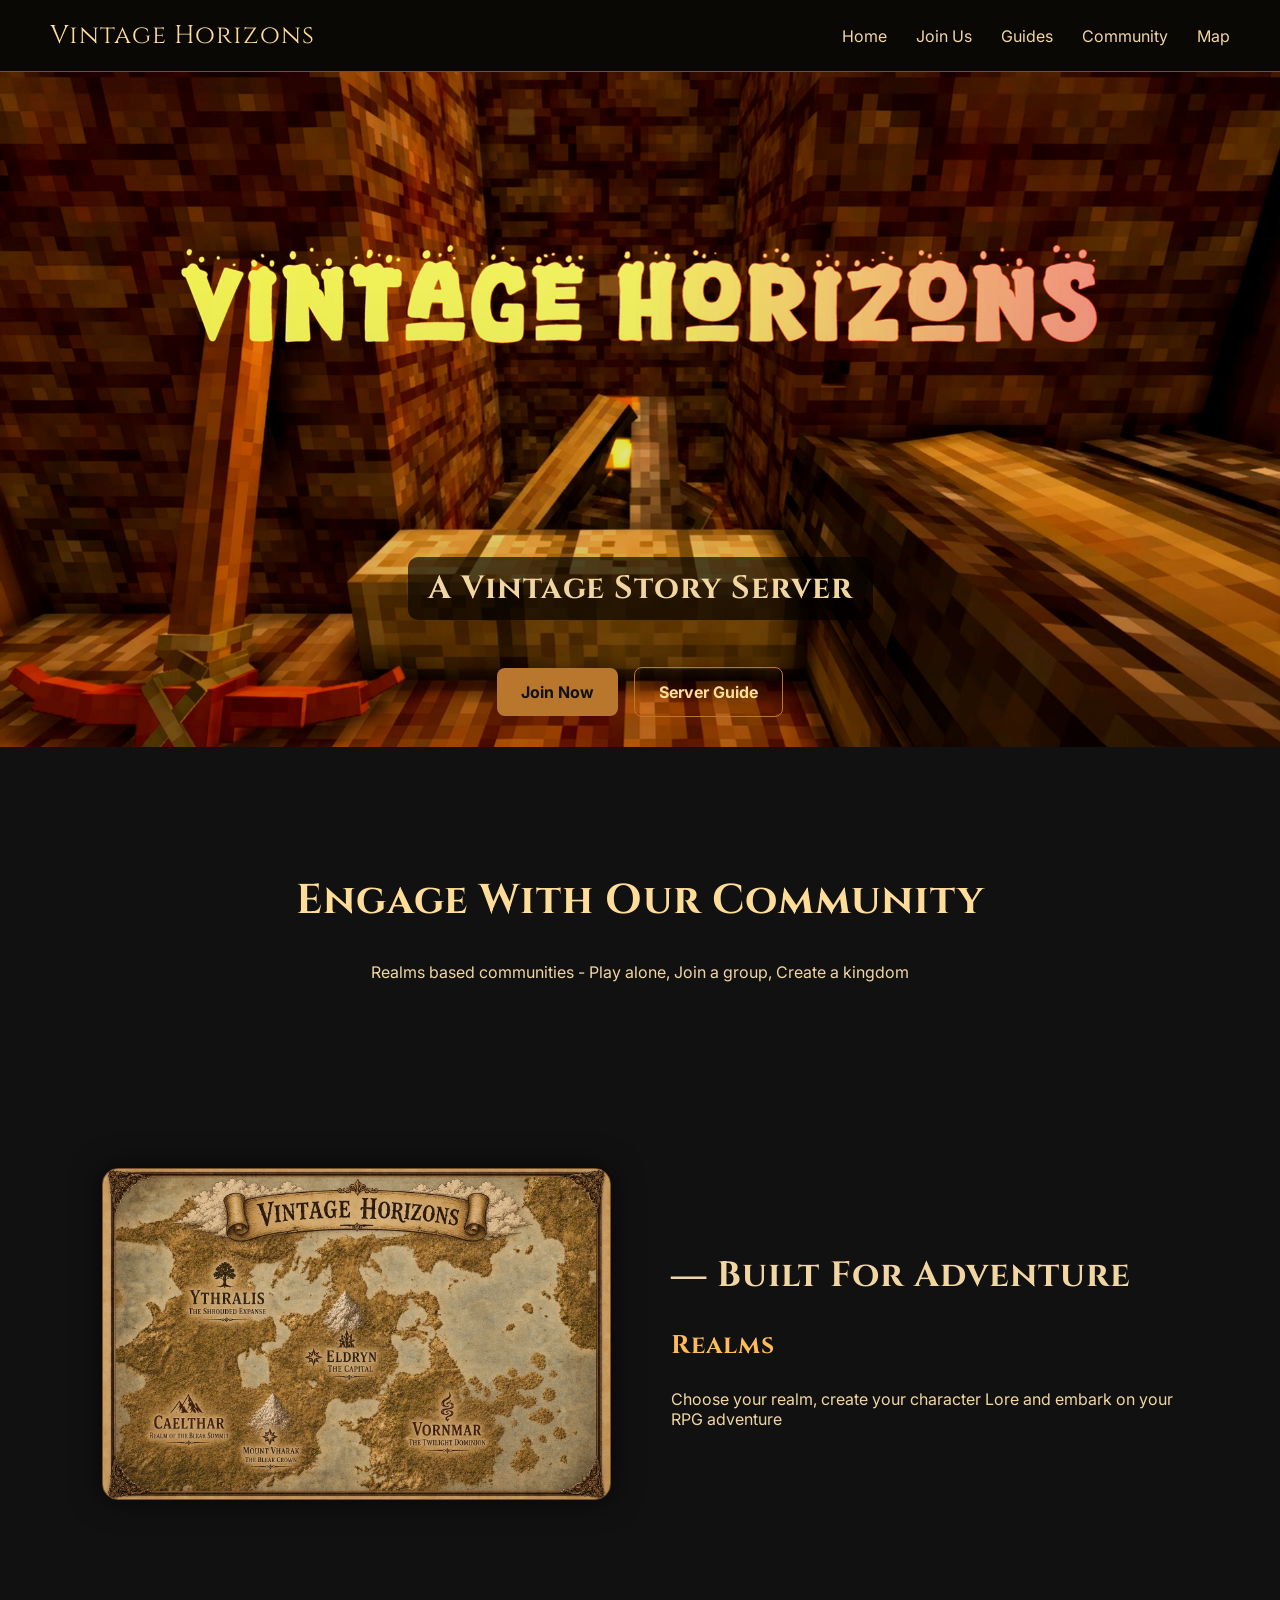
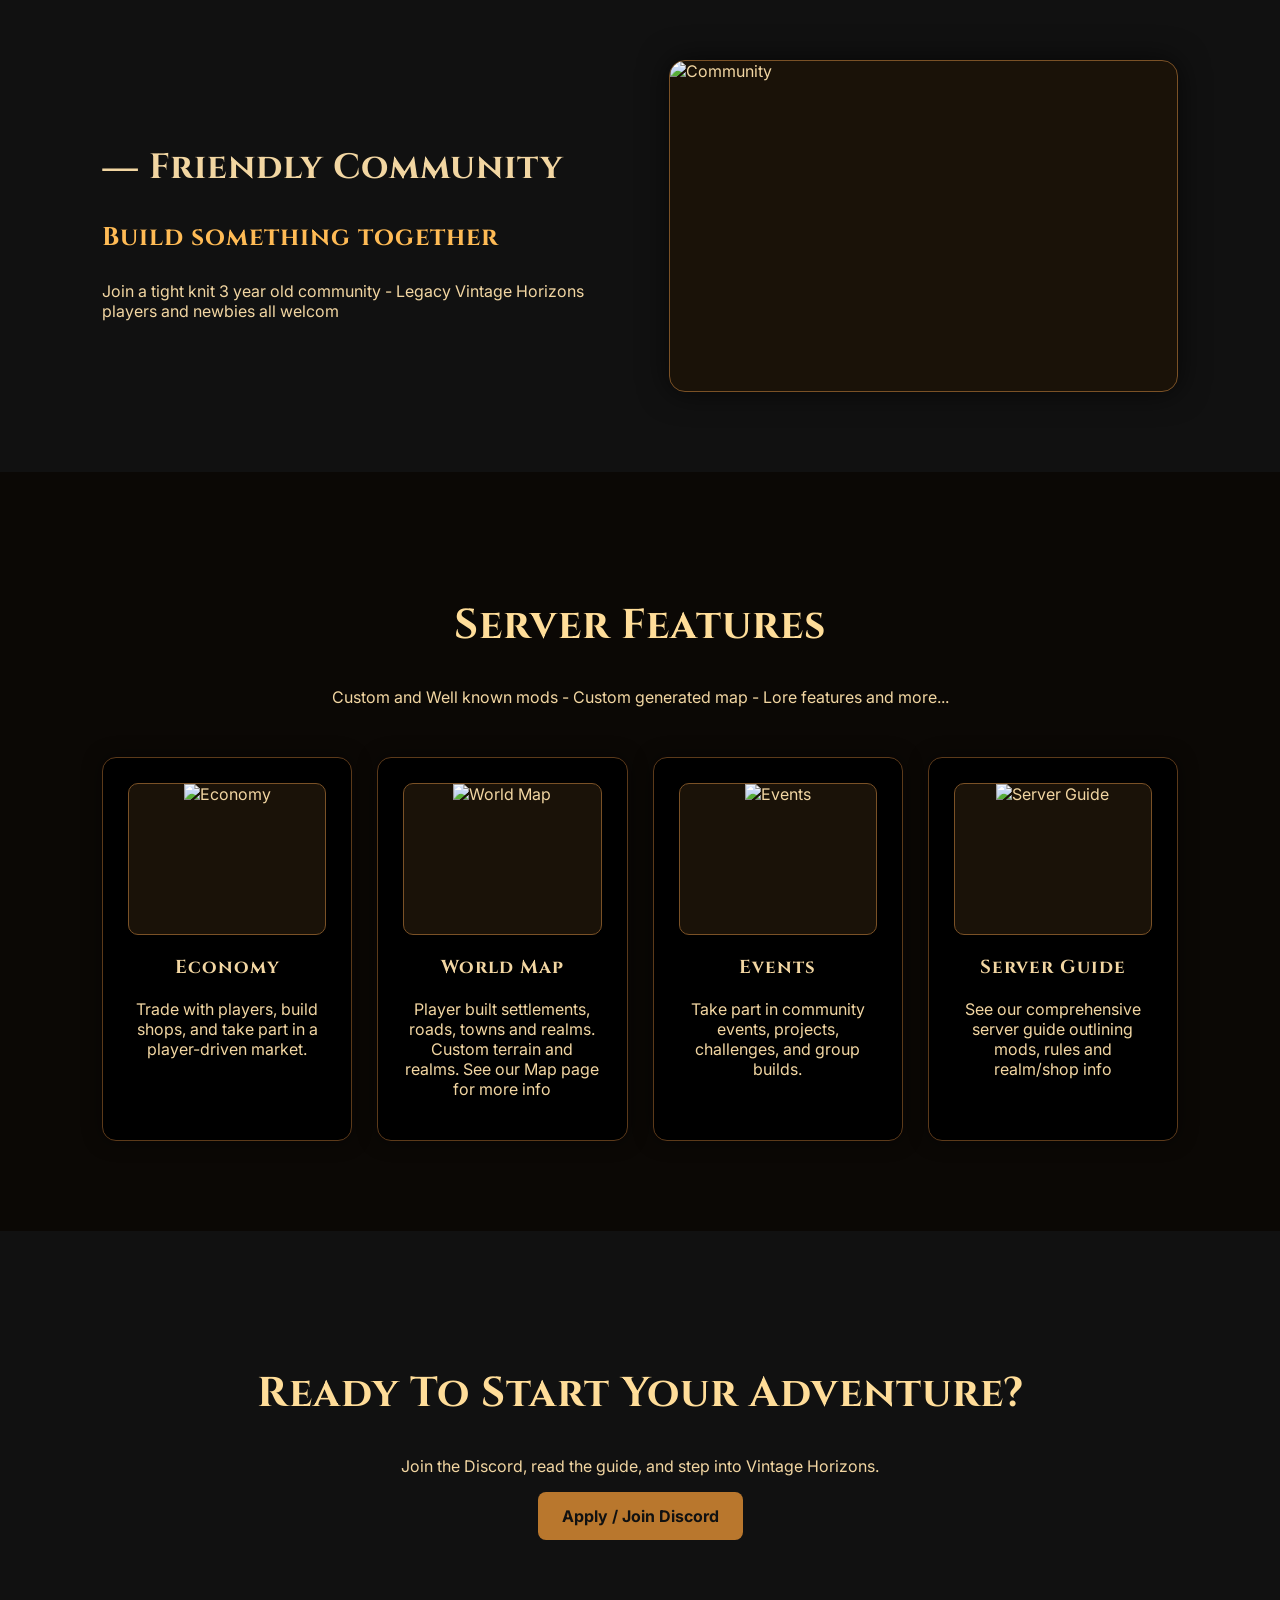
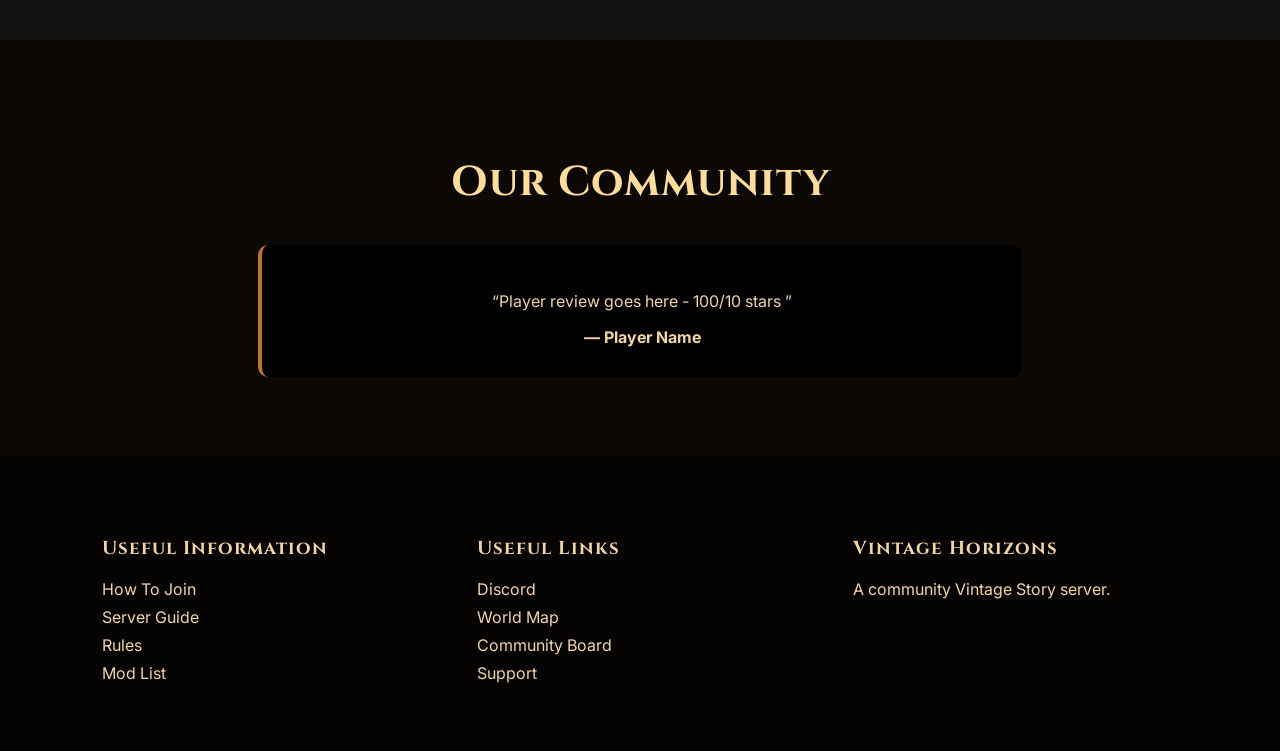
==== index.html @ d2a2e622 "Update index.html" ====
<!DOCTYPE html>
<html lang="en">
<head>
  <meta charset="UTF-8">
  <meta name="viewport" content="width=device-width, initial-scale=1.0">
  <title>Vintage Horizons</title>
  <link href="https://fonts.googleapis.com/css2?family=Cinzel:wght@500;700&family=Inter:wght@400;500&display=swap" rel="stylesheet">
  <link rel="stylesheet" href="styles.css">
</head>

<body>

  <nav class="navbar">
    <div class="logo">Vintage Horizons</div>

    <div class="nav-links">
      <a href="#about">Home</a>
      <a href="#join">Join Us</a>
      <a href="#guide">Guides</a>
      <a href="#community">Community</a>
      <a href="map.html">Map</a>
    </div>
  </nav>

  <header class="hero">
    <img src="header.jpg" alt="Vintage Horizons Banner">

    <div class="hero-text">
      <h3>A Vintage Story Server</h3>

      <div class="hero-buttons">
        <a href="#join" class="button primary">Join Now</a>
        <a href="#guide" class="button secondary">Server Guide</a>
      </div>
    </div>
  </header>

  <section id="about" class="intro">
    <h2>Engage With Our Community</h2>
    <p>
      Realms based communities - Play alone, Join a group, Create a kingdom
    </p>
  </section>

  <section class="split-section">
    <div class="image-container">
      <img src="map.png" alt="Realms">
    </div>

    <div class="split-text">
      <h2>― Built For Adventure</h2>
      <h3>Realms</h3>
      <p>Choose your realm, create your character Lore and embark on your RPG adventure</p>
    </div>
  </section>

  <section class="split-section reverse">
    <div class="image-container">
      <img src="community.png" alt="Community">
    </div>

    <div class="split-text">
      <h2>― Friendly Community</h2>
      <h3>Build something together</h3>
      <p>Join a tight knit 3 year old community - Legacy Vintage Horizons players and newbies all welcom</p>
    </div>
  </section>

  <section id="guide" class="features">
    <h2>Server Features</h2>
    <p class="section-subtitle">Custom and Well known mods - Custom generated map - Lore features and more... </p>

    <div class="feature-grid">

      <div class="feature-card">
        <div class="small-image">
          <img src="economy.jpg" alt="Economy">
        </div>
        <h3>Economy</h3>
        <p>Trade with players, build shops, and take part in a player-driven market.</p>
      </div>

      <div class="feature-card">
        <div class="small-image">
          <img src="world-map.jpg" alt="World Map">
        </div>
        <h3>World Map</h3>
        <p>Player built settlements, roads, towns and realms. Custom terrain and realms. See our Map page for more info</p>
      </div>

      <div class="feature-card">
        <div class="small-image">
          <img src="events.jpg" alt="Events">
        </div>
        <h3>Events</h3>
        <p>Take part in community events, projects, challenges, and group builds.</p>
      </div>

      <div class="feature-card">
        <div class="small-image">
          <img src="server-guide.jpg" alt="Server Guide">
        </div>
        <h3>Server Guide</h3>
        <p>See our comprehensive server guide outlining mods, rules and realm/shop info</p>
      </div>

    </div>
  </section>

  <section id="join" class="cta">
    <h2>Ready To Start Your Adventure?</h2>
    <p>Join the Discord, read the guide, and step into Vintage Horizons.</p>
    <a href="#" class="button primary">Apply / Join Discord</a>
  </section>

  <section id="community" class="community">
    <h2>Our Community</h2>
    <div class="review-box">
      <p>“Player review goes here - 100/10 stars ”</p>
      <strong>— Player Name</strong>
    </div>
  </section>

  <footer class="footer">
    <div>
      <h3>Useful Information</h3>
      <a href="#join">How To Join</a>
      <a href="#guide">Server Guide</a>
      <a href="#">Rules</a>
      <a href="#">Mod List</a>
    </div>

    <div>
      <h3>Useful Links</h3>
      <a href="#">Discord</a>
      <a href="map.html">World Map</a>
      <a href="#">Community Board</a>
      <a href="#">Support</a>
    </div>

    <div>
      <h3>Vintage Horizons</h3>
      <p>A community Vintage Story server.</p>
    </div>
  </footer>

</body>
</html>
---- styles.css ----
body {
  margin: 0;
  font-family: 'Inter', Arial, sans-serif;
  background-color: #111;
  color: #f2d6a2;
}

/* NAVBAR */
.navbar {
  position: sticky;
  top: 0;
  z-index: 10;
  background-color: rgba(11, 8, 5, 0.9);
  border-bottom: 1px solid #7a5126;
  display: flex;
  justify-content: space-between;
  align-items: center;
  padding: 18px 50px;
}

.logo {
  font-family: 'Cinzel', serif;
  color: #ffdd99;
  font-size: 1.6rem;
  letter-spacing: 1px;
}

.nav-links a {
  color: #f2d6a2;
  text-decoration: none;
  margin-left: 25px;
}

.nav-links a:hover {
  color: #ffbb55;
}

/* HERO */
.hero {
  position: relative;
  width: 100%;
  height: 75vh;
  overflow: hidden;
}

.hero img {
  width: 100%;
  height: 100%;
  object-fit: cover;
  filter: brightness(1.3) contrast(1.15) saturate(1.25);
}

.hero::after {
  content: "";
  position: absolute;
  inset: 0;
  background: linear-gradient(to bottom, rgba(0,0,0,0), rgba(0,0,0,0.2));
}

.hero-text {
  position: absolute;
  bottom: 30px;
  left: 50%;
  transform: translateX(-50%);
  width: 100%;
  text-align: center;
  z-index: 5;
}

.hero-text h3 {
  font-family: 'Cinzel', serif;
  font-size: 2rem;
  letter-spacing: 1px;
  background: rgba(0,0,0,0.65);
  display: inline-block;
  padding: 10px 20px;
  border-radius: 10px;
}

.hero-buttons {
  margin-top: 15px;
}

/* BUTTONS */
.button {
  display: inline-block;
  padding: 14px 24px;
  margin: 0 6px;
  border-radius: 8px;
  text-decoration: none;
  font-weight: bold;
}

.primary {
  background-color: #b9772d;
  color: #111;
}

.primary:hover {
  background-color: #d9923a;
}

.secondary {
  border: 1px solid #b9772d;
  color: #ffdd99;
}

.secondary:hover {
  background-color: #1a1208;
}

/* HEADINGS */
h1, h2, h3 {
  font-family: 'Cinzel', serif;
  letter-spacing: 1px;
}

/* INTRO */
.intro {
  text-align: center;
  padding: 90px 20px;
  max-width: 900px;
  margin: auto;
}

.intro h2,
.features h2,
.cta h2,
.community h2 {
  color: #ffdd99;
  font-size: 2.6rem;
}

/* SPLIT SECTIONS */
.split-section {
  display: flex;
  align-items: center;
  gap: 60px;
  padding: 80px 8%;
}

.split-section.reverse {
  flex-direction: row-reverse;
}

.image-container {
  flex: 1;
  height: 330px;
  border-radius: 16px;
  overflow: hidden;
  border: 1px solid #7a5126;
  box-shadow: 0 0 30px rgba(0,0,0,0.65);
  background-color: #1a1208;
}

.image-container img {
  width: 100%;
  height: 100%;
  object-fit: cover;
  transition: transform 0.45s ease, filter 0.45s ease;
}

.image-container:hover img {
  transform: scale(1.05);
  filter: brightness(1.1) saturate(1.1);
}

.split-text {
  flex: 1;
}

.split-text h2 {
  font-size: 2.2rem;
}

.split-text h3 {
  color: #ffbb55;
  font-size: 1.6rem;
}

/* FEATURES */
.features {
  padding: 90px 8%;
  text-align: center;
  background-color: #0b0805;
}

.feature-grid {
  display: grid;
  grid-template-columns: repeat(4, 1fr);
  gap: 25px;
  margin-top: 50px;
}

.feature-card {
  background-color: #000;
  border: 1px solid #5c3a1a;
  border-radius: 14px;
  padding: 25px;
  box-shadow: 0 0 20px rgba(0,0,0,0.45);
}

.small-image {
  height: 150px;
  border-radius: 10px;
  overflow: hidden;
  margin-bottom: 20px;
  border: 1px solid #7a5126;
  background-color: #1a1208;
}

.small-image img {
  width: 100%;
  height: 100%;
  object-fit: cover;
  transition: transform 0.35s ease, filter 0.35s ease;
}

.feature-card:hover .small-image img {
  transform: scale(1.06);
  filter: brightness(1.1) saturate(1.1);
}

/* CTA */
.cta {
  text-align: center;
  padding: 100px 20px;
}

/* COMMUNITY */
.community {
  padding: 80px 20px;
  text-align: center;
  background-color: #0b0805;
}

.review-box {
  max-width: 700px;
  margin: 30px auto 0;
  background-color: #000;
  border-left: 4px solid #b9772d;
  padding: 30px;
  border-radius: 10px;
}

/* FOOTER */
.footer {
  display: grid;
  grid-template-columns: repeat(3, 1fr);
  gap: 50px;
  padding: 60px 8%;
  background-color: #050403;
}

.footer a {
  display: block;
  color: #f2d6a2;
  text-decoration: none;
  margin: 8px 0;
}

.footer a:hover {
  color: #ffbb55;
}

/* MAP PAGE */
.map-page {
  padding: 70px 5%;
  text-align: center;
  background-color: #111;
  min-height: 100vh;
}

.map-page h1 {
  font-family: 'Cinzel', serif;
  color: #ffdd99;
  font-size: 3rem;
  margin-bottom: 10px;
}

.map-intro {
  color: #f2d6a2;
  margin-bottom: 35px;
}

.map-container {
  position: relative;
  max-width: 1200px;
  margin: 0 auto;
  border: 2px solid #7a5126;
  border-radius: 16px;
  overflow: hidden;
  box-shadow: 0 0 35px rgba(0, 0, 0, 0.8);
}

.map-container img {
  width: 100%;
  display: block;
}

.map-point {
  position: absolute;
  width: 16%;
  height: 12%;
  cursor: pointer;
}

.ythralis {
  top: 34%;
  left: 14%;
}

.caelthar {
  top: 74%;
  left: 7%;
}

.mount-vharak {
  top: 83%;
  left: 27%;
}

.eldryn {
  top: 55%;
  left: 41%;
}

.vornmar {
  top: 76%;
  left: 60%;
}

.tooltip {
  display: none;
  position: absolute;
  bottom: 110%;
  left: 50%;
  transform: translateX(-50%);
  width: 260px;
  background: rgba(0, 0, 0, 0.88);
  border: 1px solid #b9772d;
  border-radius: 12px;
  padding: 18px;
  color: #f2d6a2;
  text-align: left;
  z-index: 5;
  box-shadow: 0 0 20px rgba(0,0,0,0.9);
}

.tooltip h3 {
  font-family: 'Cinzel', serif;
  color: #ffdd99;
  margin: 0 0 8px;
}

.tooltip p {
  margin: 0;
  line-height: 1.5;
}

.map-point:hover .tooltip {
  display: block;
}

.map-point:hover {
  outline: 1px solid rgba(255, 221, 153, 0.25);
  border-radius: 12px;
}

/* MOBILE */
@media (max-width: 900px) {
  .navbar {
    flex-direction: column;
    gap: 15px;
    padding: 18px 20px;
  }

  .nav-links a {
    margin: 0 8px;
  }

  .split-section,
  .split-section.reverse {
    flex-direction: column;
  }

  .image-container {
    width: 100%;
  }

  .feature-grid {
    grid-template-columns: 1fr;
  }

  .footer {
    grid-template-columns: 1fr;
  }

  .map-page h1 {
    font-size: 2.2rem;
  }

  .tooltip {
    width: 220px;
    font-size: 0.9rem;
  }
}
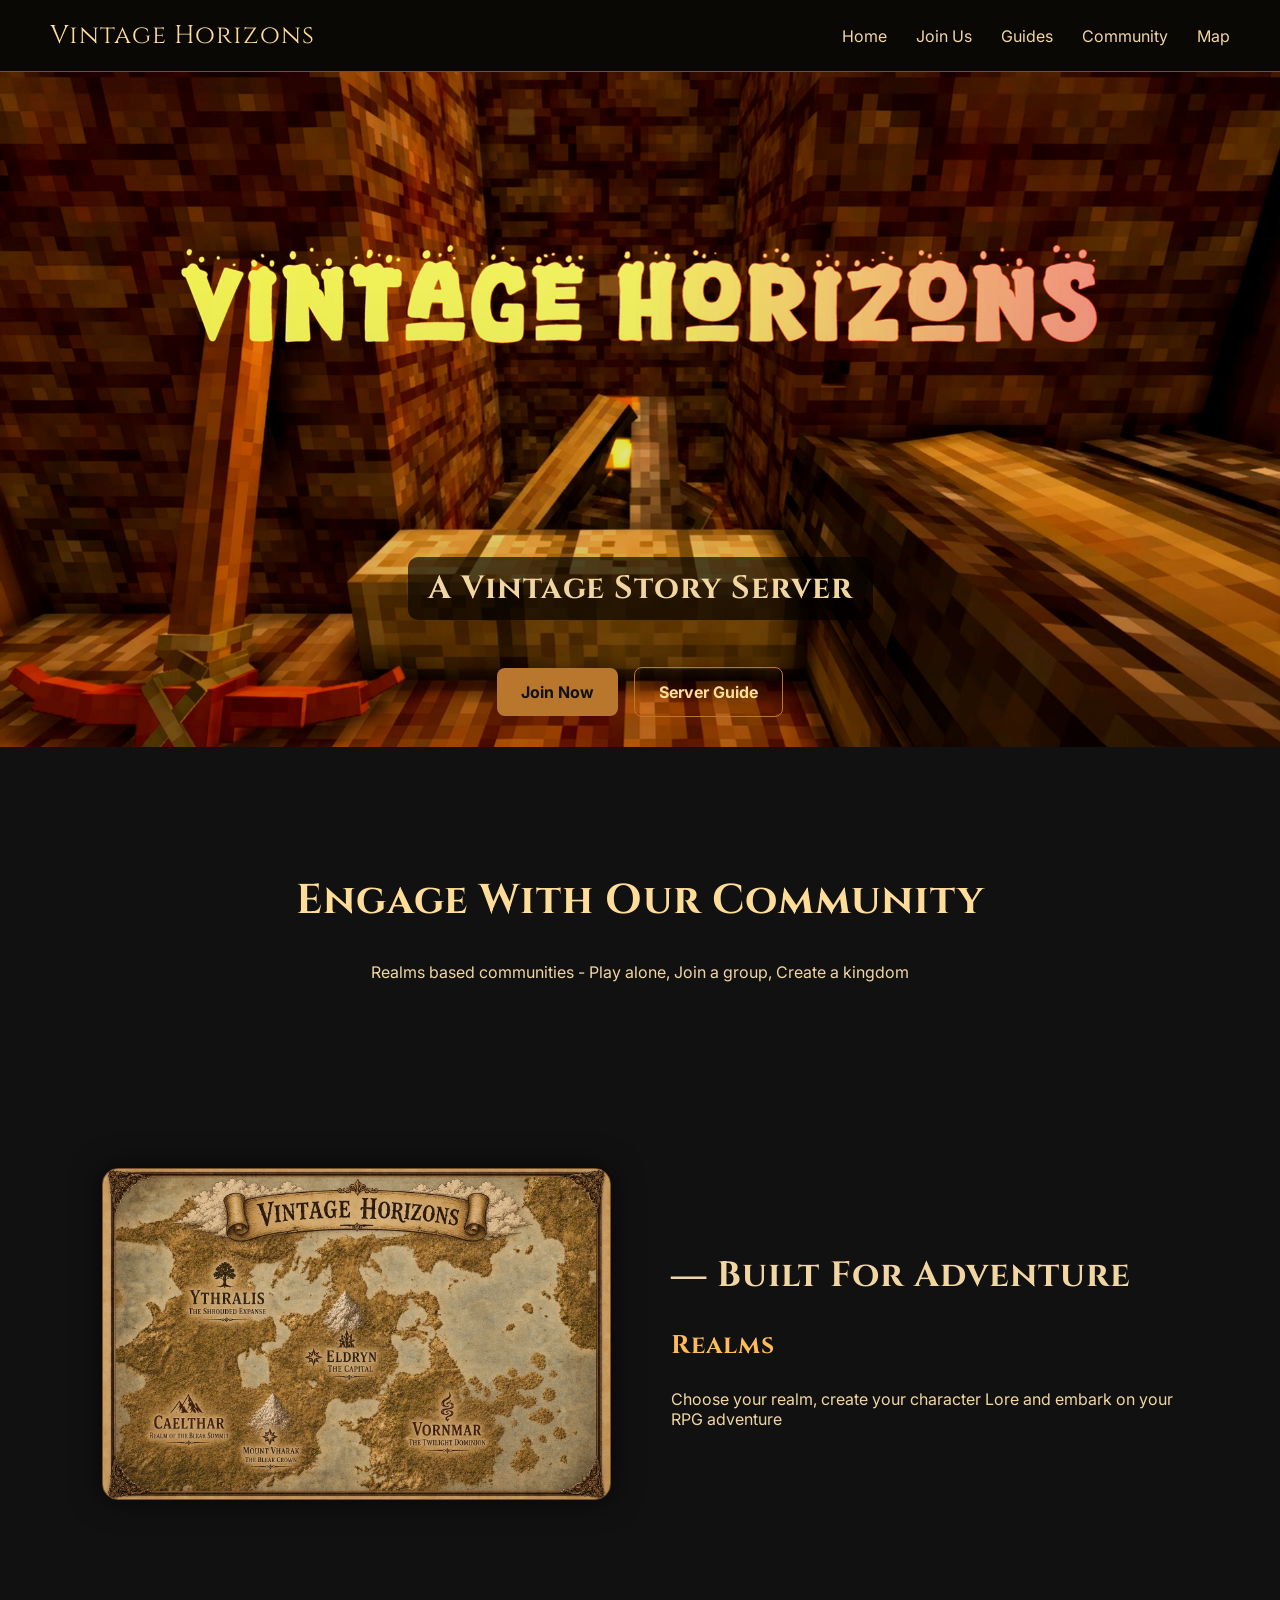
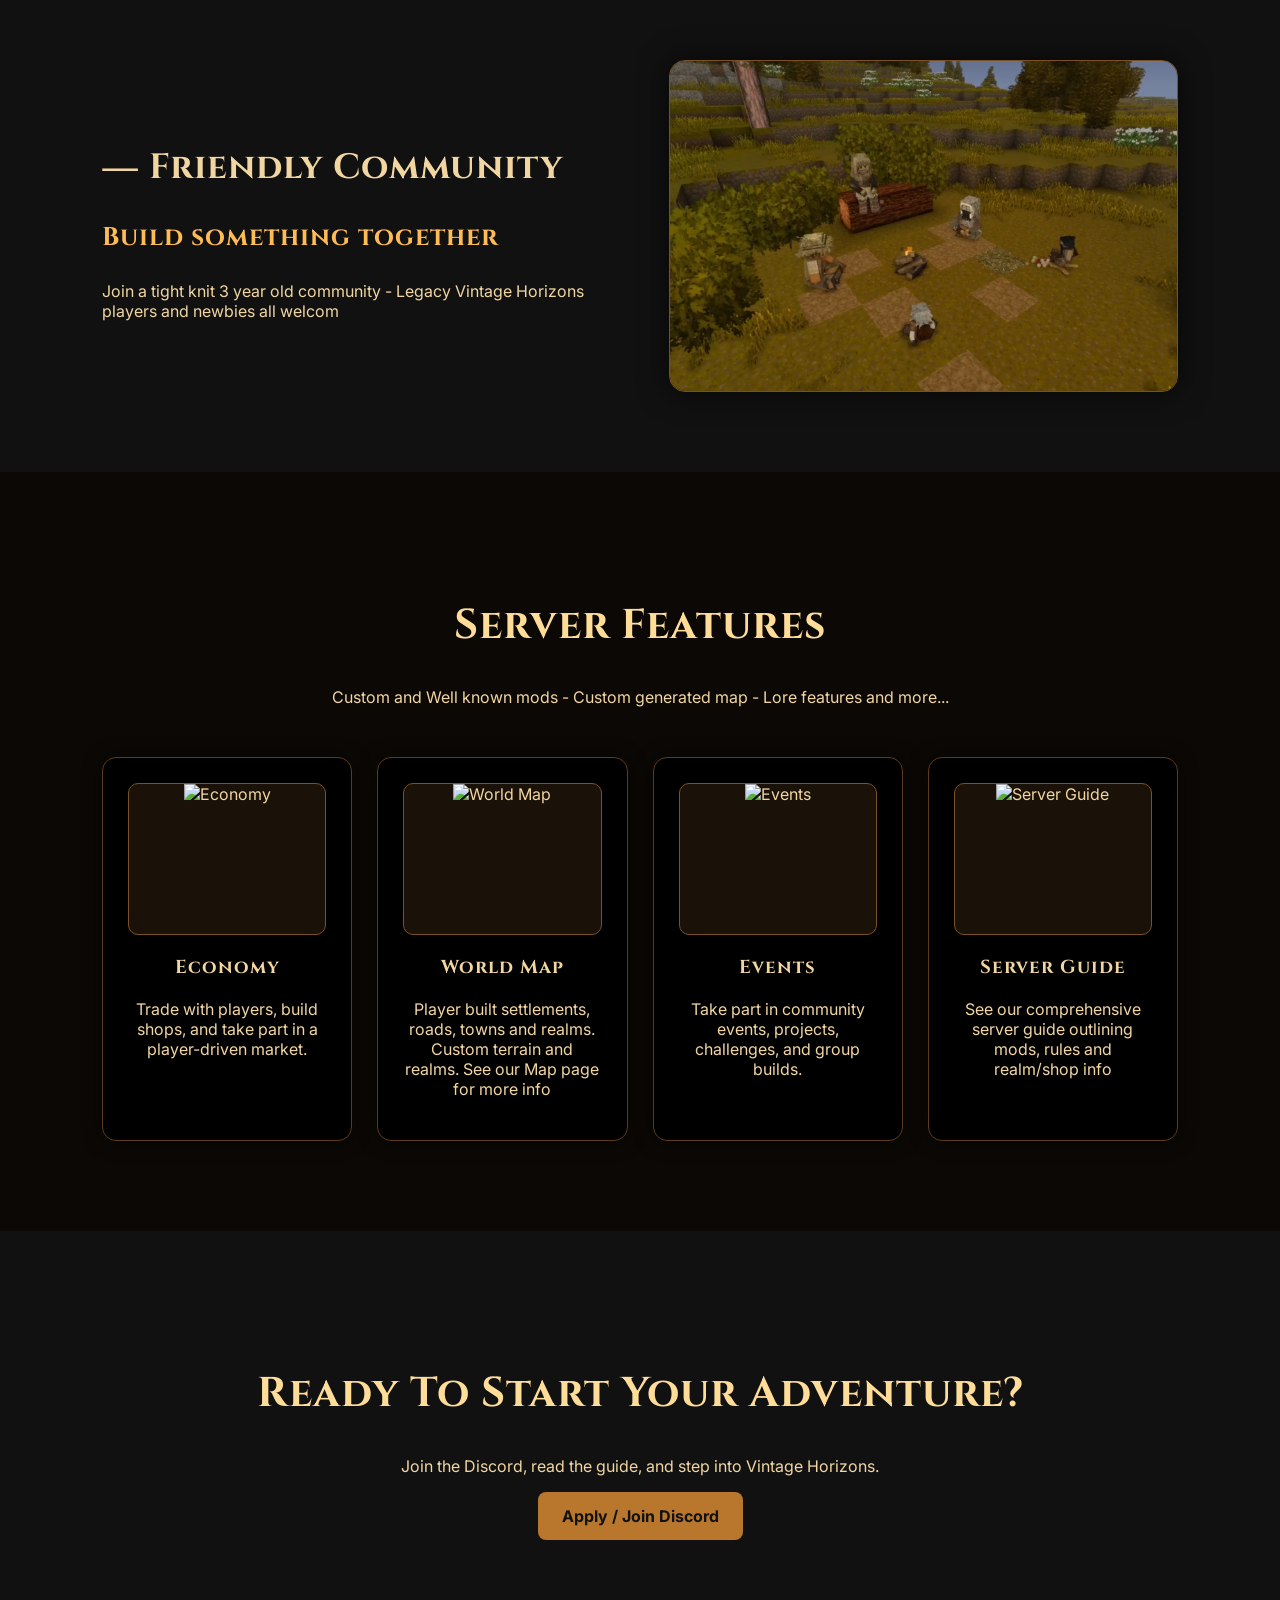
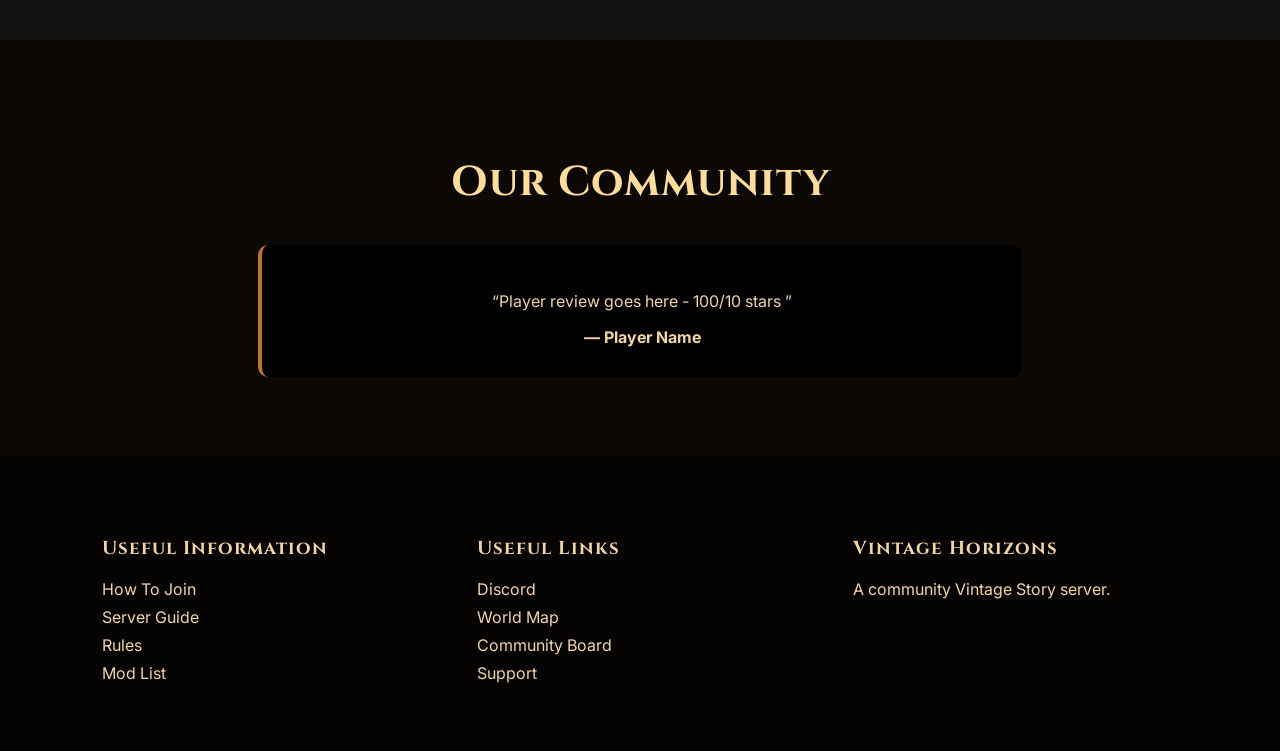
==== commit 2560153d: "Update index.html" ====
--- a/index.html
+++ b/index.html
@@ -74,7 +74,7 @@
 
       <div class="feature-card">
         <div class="small-image">
-          <img src="economy.jpg" alt="Economy">
+          <img src="economy.png" alt="Economy">
         </div>
         <h3>Economy</h3>
         <p>Trade with players, build shops, and take part in a player-driven market.</p>
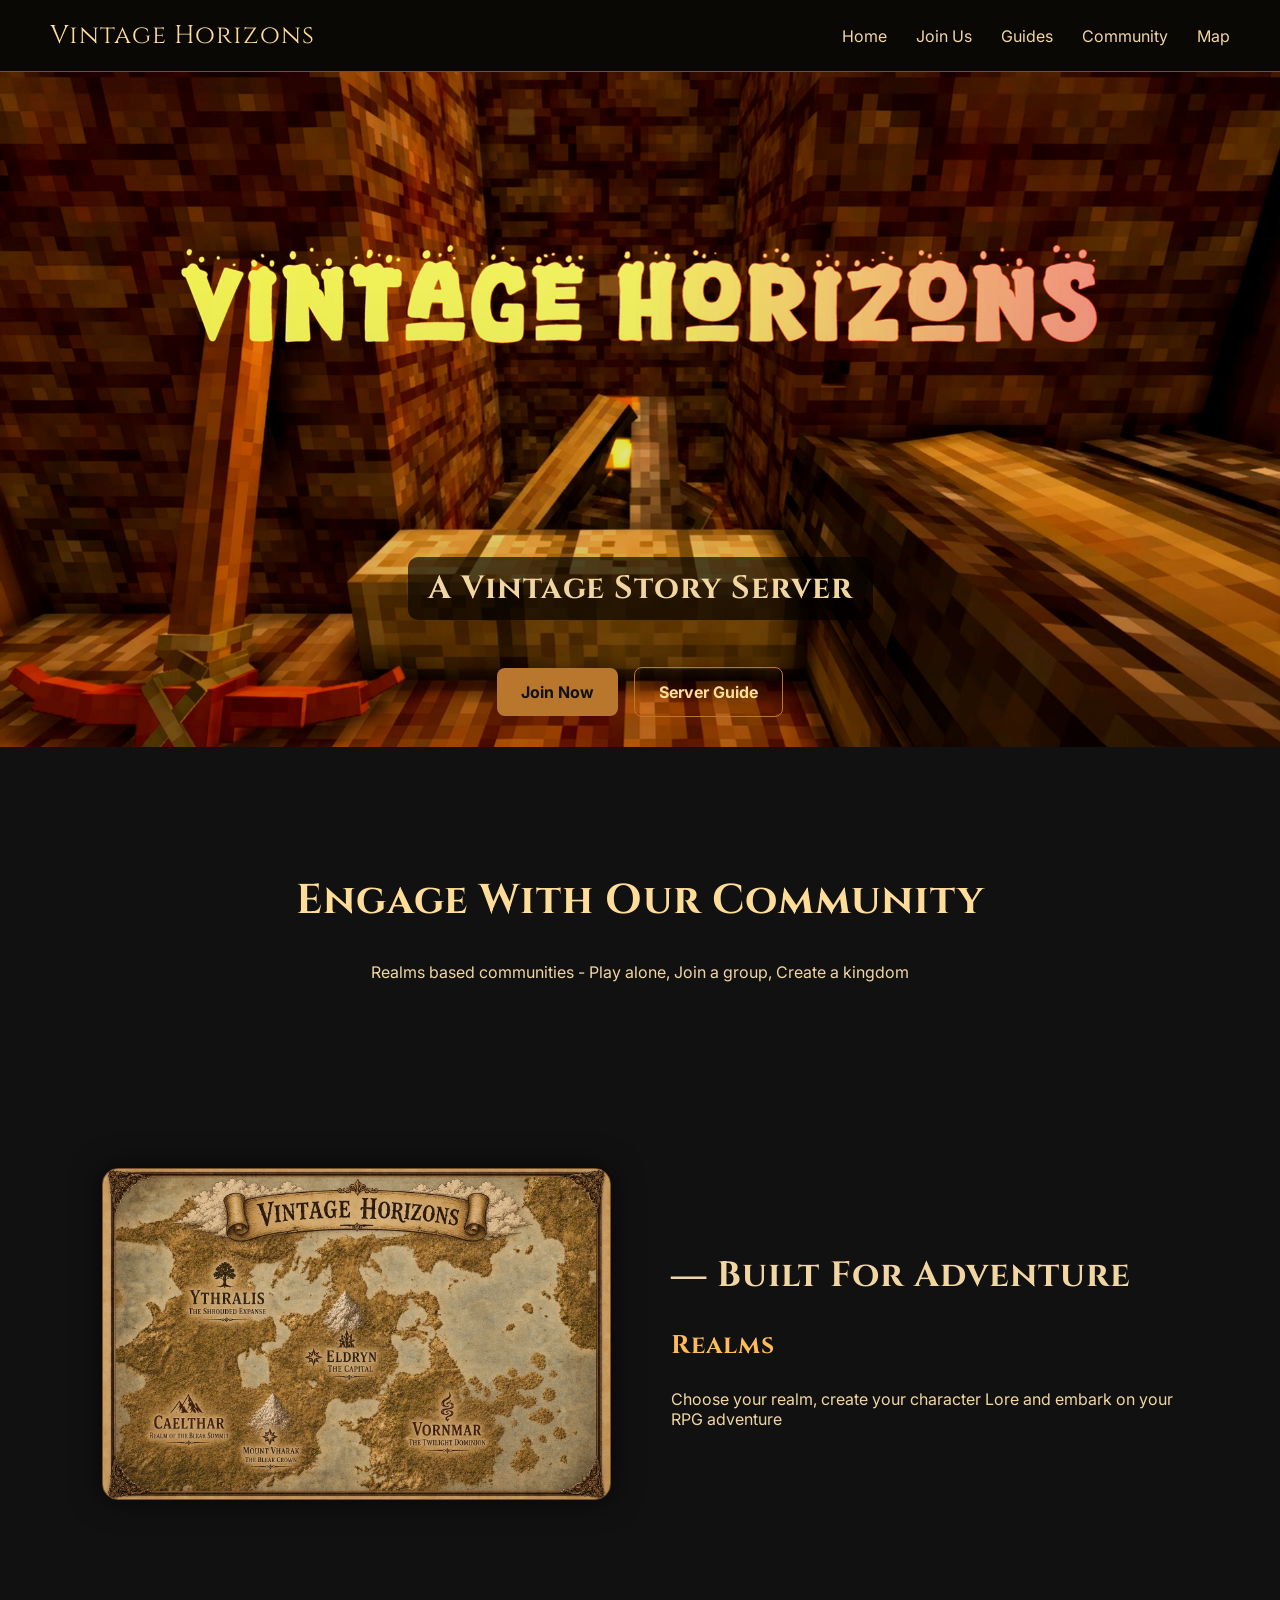
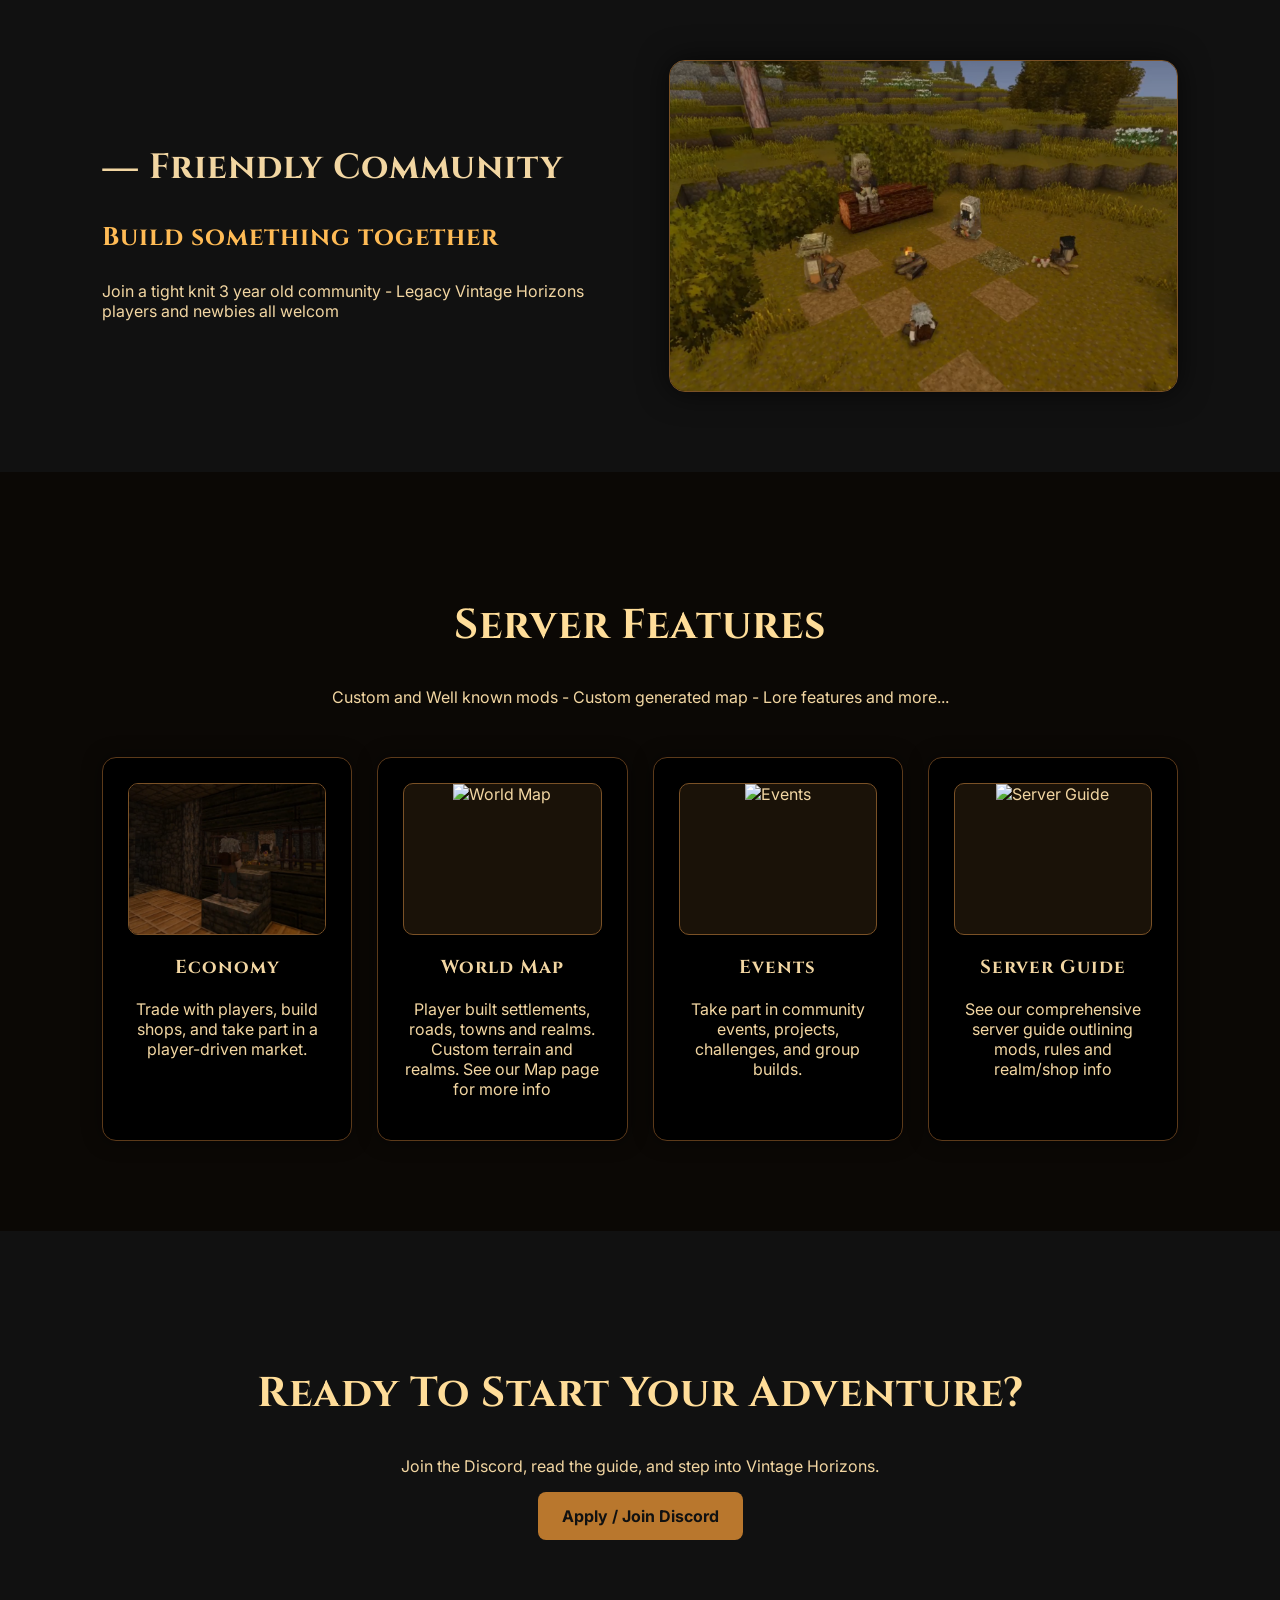
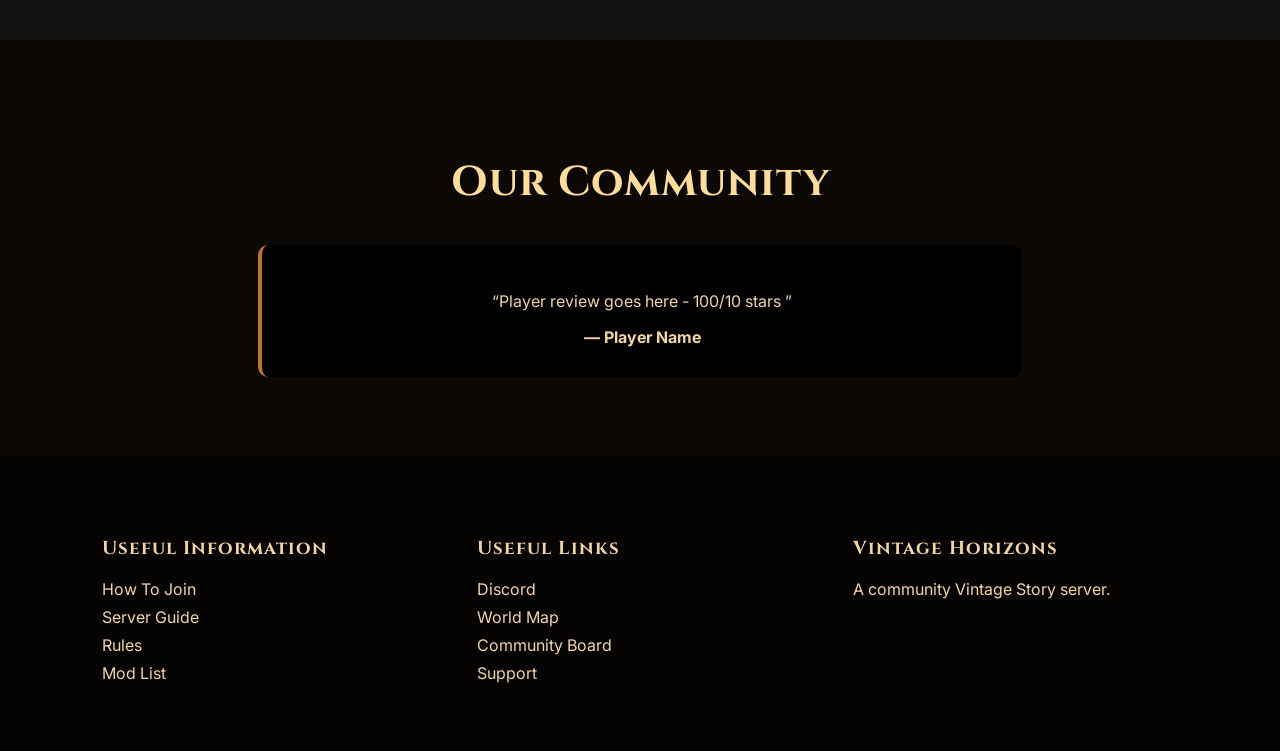
==== commit 0193ffe3: "Update index.html" ====
--- a/index.html
+++ b/index.html
@@ -82,7 +82,7 @@
 
       <div class="feature-card">
         <div class="small-image">
-          <img src="world-map.jpg" alt="World Map">
+          <img src="castle.png" alt="World Map">
         </div>
         <h3>World Map</h3>
         <p>Player built settlements, roads, towns and realms. Custom terrain and realms. See our Map page for more info</p>
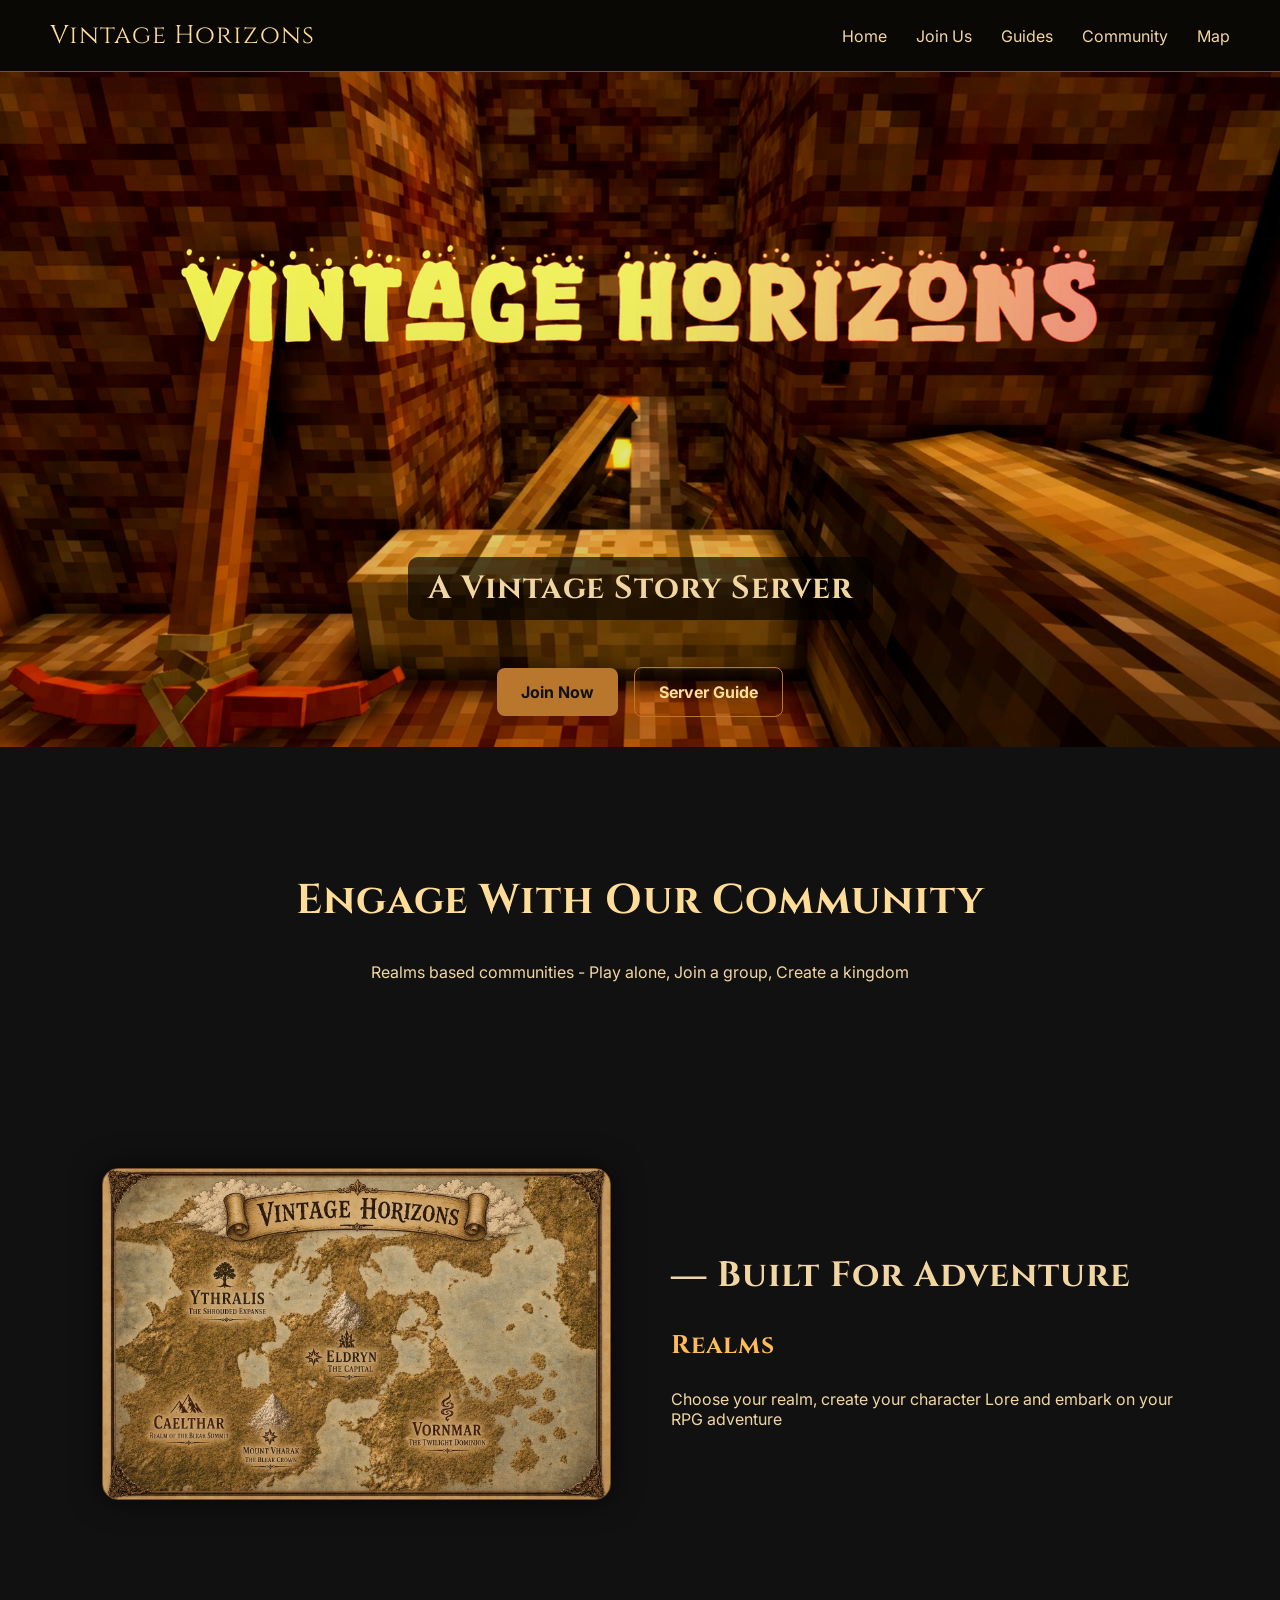
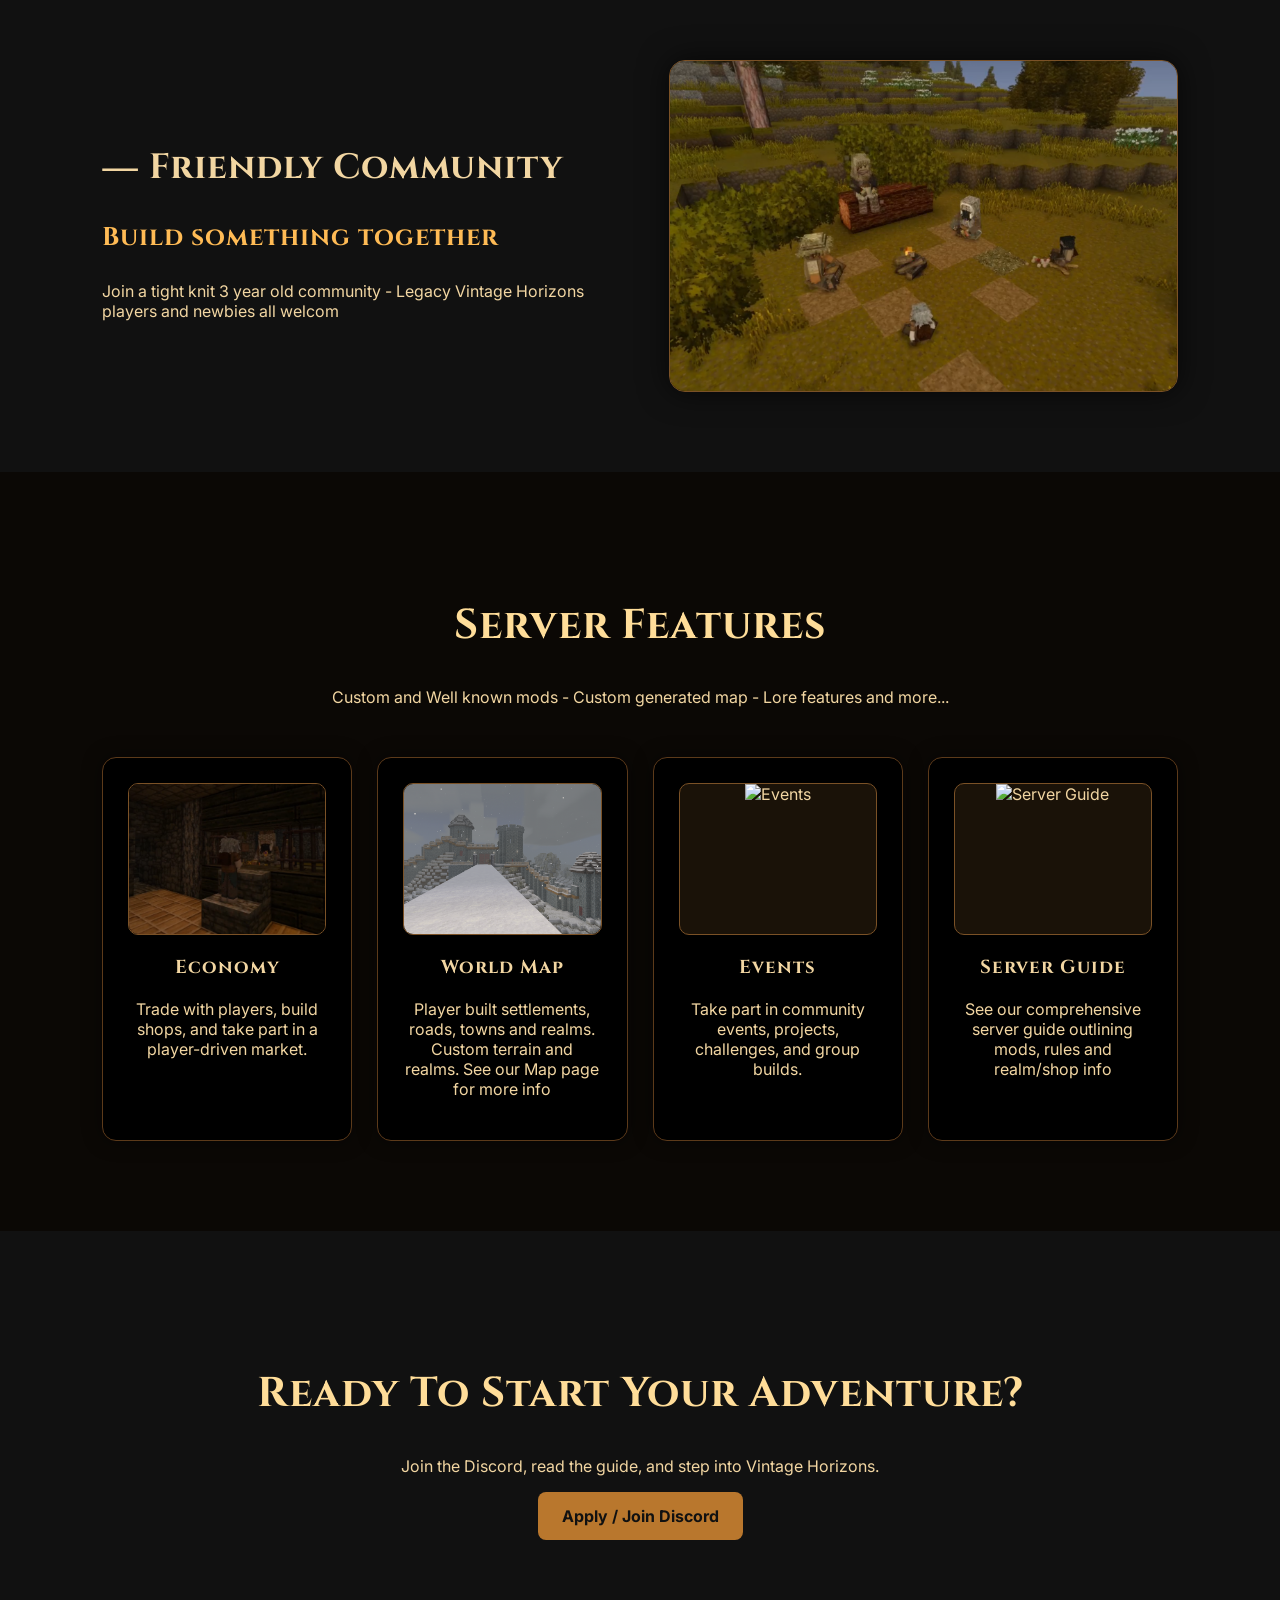
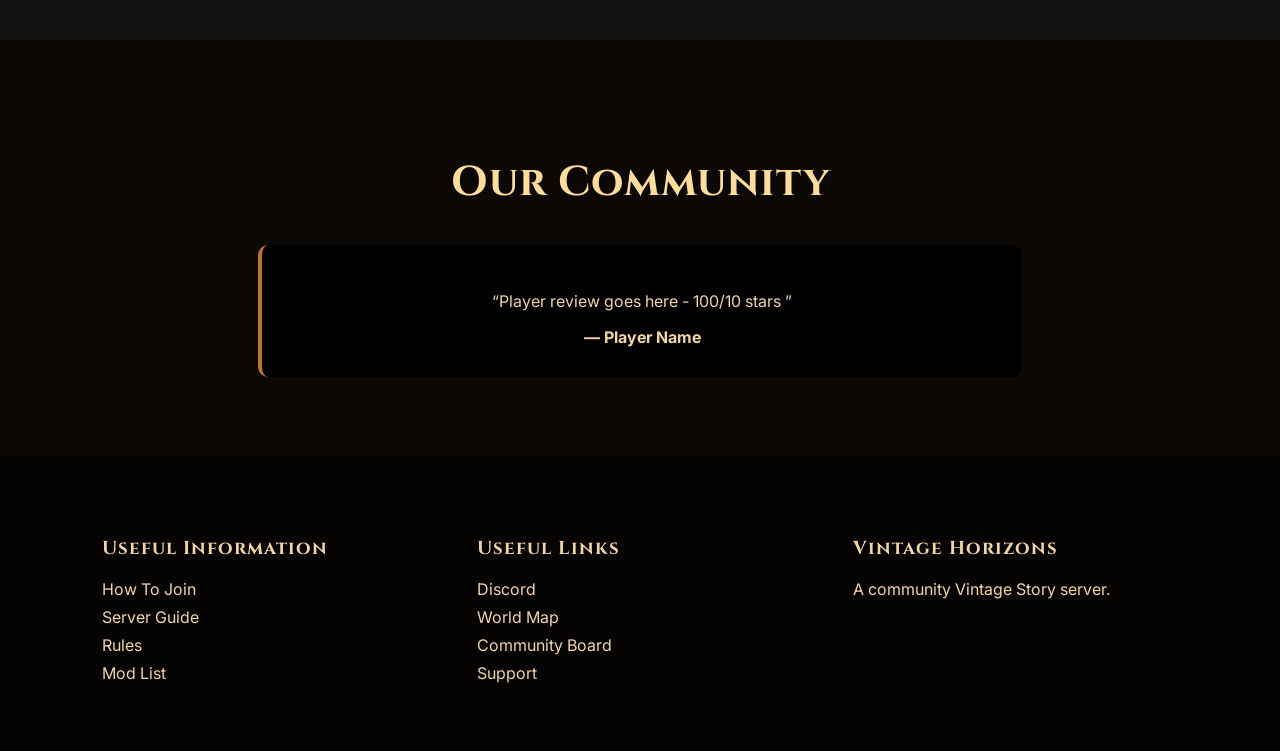
==== commit 318dc149: "Update index.html" ====
--- a/index.html
+++ b/index.html
@@ -90,7 +90,7 @@
 
       <div class="feature-card">
         <div class="small-image">
-          <img src="events.jpg" alt="Events">
+          <img src="events.png" alt="Events">
         </div>
         <h3>Events</h3>
         <p>Take part in community events, projects, challenges, and group builds.</p>
@@ -98,7 +98,7 @@
 
       <div class="feature-card">
         <div class="small-image">
-          <img src="server-guide.jpg" alt="Server Guide">
+          <img src="VHlogo.png" alt="Server Guide">
         </div>
         <h3>Server Guide</h3>
         <p>See our comprehensive server guide outlining mods, rules and realm/shop info</p>
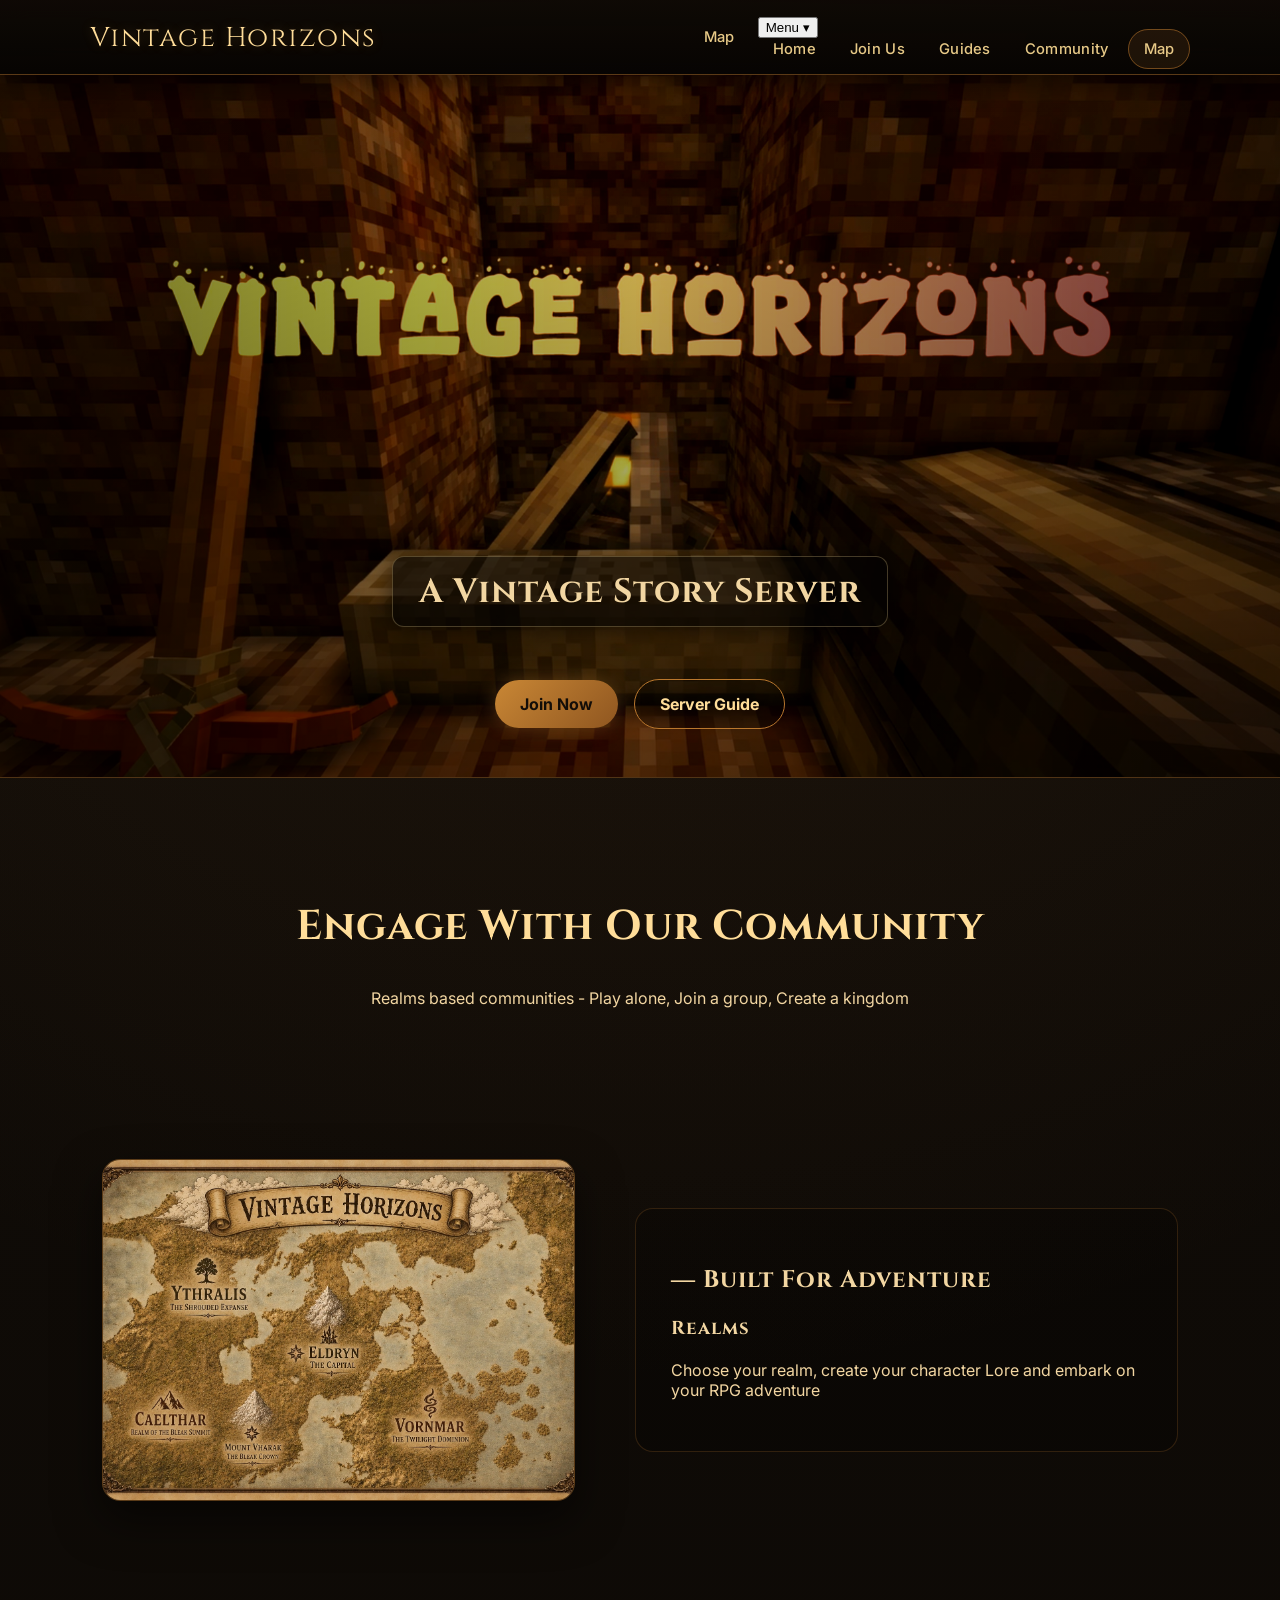
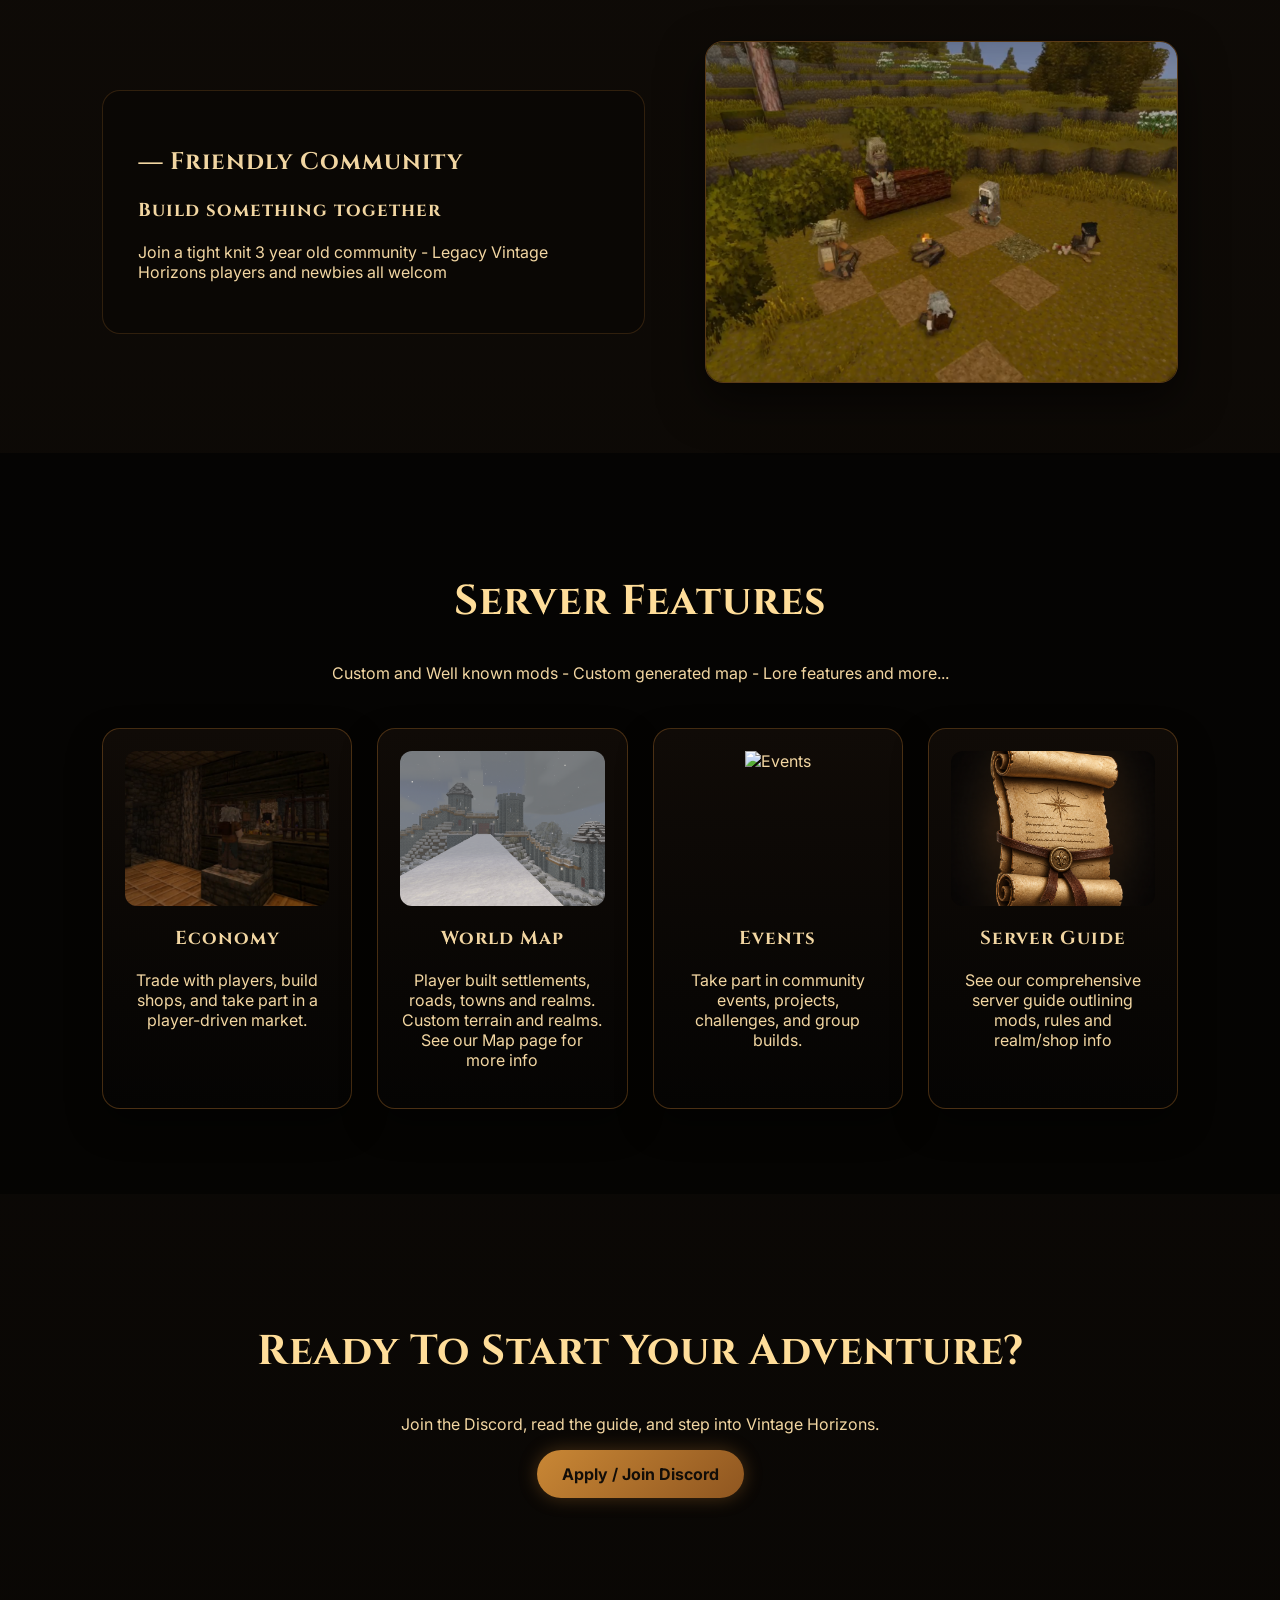
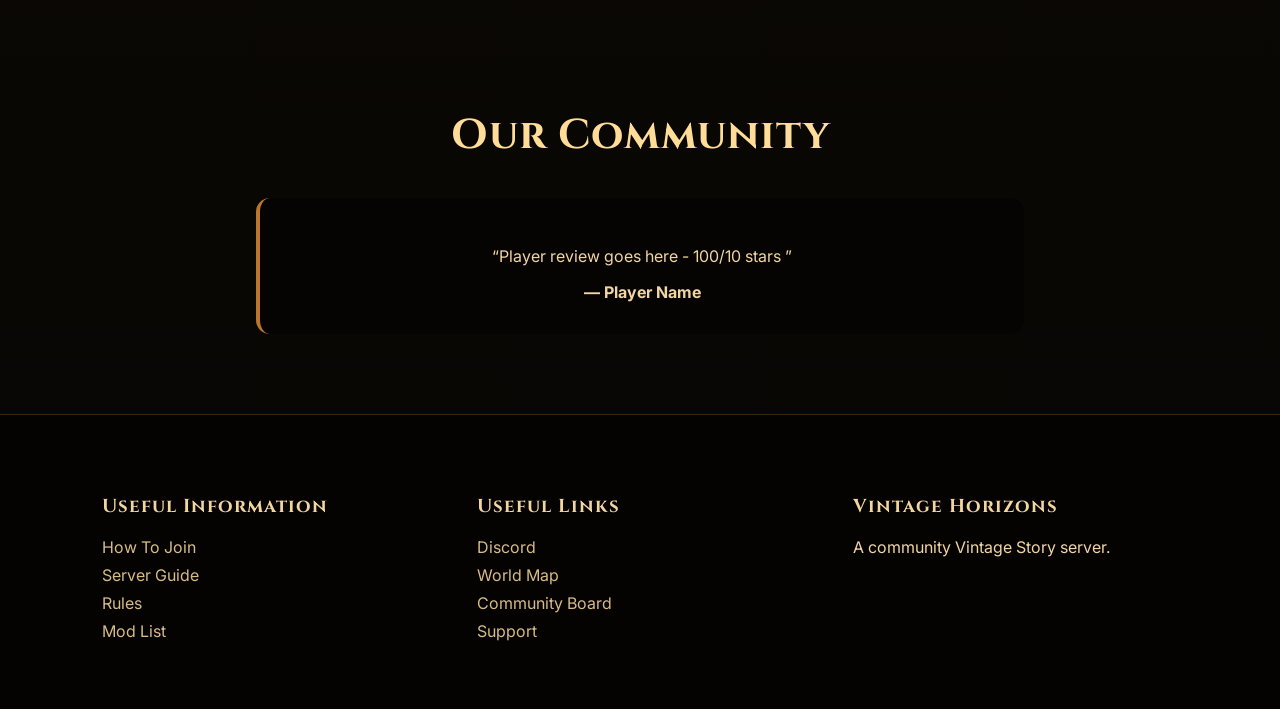
==== commit 7cddba8e: "Update index.html" ====
--- a/index.html
+++ b/index.html
@@ -11,15 +11,23 @@
 <body>
 
   <nav class="navbar">
-    <div class="logo">Vintage Horizons</div>
+  <div class="logo">Vintage Horizons</div>
 
-    <div class="nav-links">
-      <a href="#about">Home</a>
-      <a href="#join">Join Us</a>
-      <a href="#guide">Guides</a>
-      <a href="#community">Community</a>
-      <a href="map.html">Map</a>
+  <div class="nav-links">
+    <a href="map.html" class="map-button">Map</a>
+
+    <div class="menu-dropdown">
+      <button class="menu-button">Menu ▾</button>
+
+      <div class="dropdown-content">
+        <a href="#about">Home</a>
+        <a href="#join">Join Us</a>
+        <a href="#guide">Guides</a>
+        <a href="#community">Community</a>
+        <a href="map.html">Map</a>
+      </div>
     </div>
+  </div>
   </nav>
 
   <header class="hero">
@@ -98,7 +106,7 @@
 
       <div class="feature-card">
         <div class="small-image">
-          <img src="VHlogo.png" alt="Server Guide">
+          <img src="guide.png" alt="Server Guide">
         </div>
         <h3>Server Guide</h3>
         <p>See our comprehensive server guide outlining mods, rules and realm/shop info</p>
--- a/styles.css
+++ b/styles.css
@@ -1,65 +1,97 @@
 body {
   margin: 0;
   font-family: 'Inter', Arial, sans-serif;
-  background-color: #111;
+  background:
+    radial-gradient(circle at top, rgba(122, 81, 38, 0.18), transparent 35%),
+    linear-gradient(180deg, #120d08 0%, #080604 100%);
   color: #f2d6a2;
 }
 
-/* NAVBAR */
+/* NAVBAR (UPDATED) */
 .navbar {
   position: sticky;
   top: 0;
-  z-index: 10;
-  background-color: rgba(11, 8, 5, 0.9);
-  border-bottom: 1px solid #7a5126;
+  z-index: 50;
+  background:
+    linear-gradient(180deg, rgba(14, 9, 5, 0.96), rgba(5, 3, 2, 0.92));
+  backdrop-filter: blur(12px);
+  border-bottom: 1px solid rgba(185, 119, 45, 0.45);
+  box-shadow: 0 8px 25px rgba(0,0,0,0.55);
   display: flex;
   justify-content: space-between;
   align-items: center;
-  padding: 18px 50px;
+  padding: 16px 7%;
 }
 
 .logo {
   font-family: 'Cinzel', serif;
   color: #ffdd99;
-  font-size: 1.6rem;
-  letter-spacing: 1px;
+  font-size: 1.7rem;
+  letter-spacing: 1.5px;
+  text-shadow: 0 0 12px rgba(255, 187, 85, 0.25);
+  white-space: nowrap;
+}
+
+.nav-links {
+  display: flex;
+  align-items: center;
+  gap: 8px;
 }
 
 .nav-links a {
-  color: #f2d6a2;
+  color: #e7c987;
   text-decoration: none;
-  margin-left: 25px;
+  padding: 10px 15px;
+  border-radius: 999px;
+  font-size: 0.92rem;
+  font-weight: 500;
+  letter-spacing: 0.3px;
+  transition: 0.25s ease;
 }
 
 .nav-links a:hover {
-  color: #ffbb55;
+  color: #ffdd99;
+  background: rgba(185, 119, 45, 0.16);
+  box-shadow: inset 0 0 0 1px rgba(185, 119, 45, 0.35);
+}
+
+.nav-links a:last-child {
+  border: 1px solid rgba(185, 119, 45, 0.55);
+  background: rgba(185, 119, 45, 0.12);
+}
+
+.nav-links a:last-child:hover {
+  background: rgba(185, 119, 45, 0.25);
 }
 
 /* HERO */
 .hero {
   position: relative;
   width: 100%;
-  height: 75vh;
+  height: 78vh;
   overflow: hidden;
+  border-bottom: 1px solid rgba(185, 119, 45, 0.35);
 }
 
 .hero img {
   width: 100%;
   height: 100%;
   object-fit: cover;
-  filter: brightness(1.3) contrast(1.15) saturate(1.25);
+  filter: brightness(1.15) contrast(1.12) saturate(1.15);
 }
 
 .hero::after {
   content: "";
   position: absolute;
   inset: 0;
-  background: linear-gradient(to bottom, rgba(0,0,0,0), rgba(0,0,0,0.2));
+  background:
+    linear-gradient(to bottom, rgba(0,0,0,0.1), rgba(0,0,0,0.55)),
+    linear-gradient(to right, rgba(0,0,0,0.45), transparent, rgba(0,0,0,0.45));
 }
 
 .hero-text {
   position: absolute;
-  bottom: 30px;
+  bottom: 48px;
   left: 50%;
   transform: translateX(-50%);
   width: 100%;
@@ -69,44 +101,51 @@
 
 .hero-text h3 {
   font-family: 'Cinzel', serif;
-  font-size: 2rem;
+  font-size: 2.1rem;
   letter-spacing: 1px;
-  background: rgba(0,0,0,0.65);
+  background: rgba(5, 3, 2, 0.68);
   display: inline-block;
-  padding: 10px 20px;
-  border-radius: 10px;
+  padding: 12px 26px;
+  border: 1px solid rgba(255, 221, 153, 0.25);
+  border-radius: 12px;
+  box-shadow: 0 0 25px rgba(0,0,0,0.65);
 }
 
 .hero-buttons {
-  margin-top: 15px;
+  margin-top: 18px;
 }
 
 /* BUTTONS */
 .button {
   display: inline-block;
-  padding: 14px 24px;
+  padding: 14px 25px;
   margin: 0 6px;
-  border-radius: 8px;
+  border-radius: 999px;
   text-decoration: none;
   font-weight: bold;
+  transition: 0.25s ease;
 }
 
 .primary {
-  background-color: #b9772d;
-  color: #111;
+  background: linear-gradient(135deg, #c98735, #8f5620);
+  color: #120d08;
+  box-shadow: 0 0 18px rgba(185, 119, 45, 0.35);
 }
 
 .primary:hover {
-  background-color: #d9923a;
+  background: linear-gradient(135deg, #e0a24b, #a96628);
+  transform: translateY(-2px);
 }
 
 .secondary {
   border: 1px solid #b9772d;
   color: #ffdd99;
+  background: rgba(0,0,0,0.25);
 }
 
 .secondary:hover {
-  background-color: #1a1208;
+  background-color: rgba(185, 119, 45, 0.14);
+  transform: translateY(-2px);
 }
 
 /* HEADINGS */
@@ -118,7 +157,7 @@
 /* INTRO */
 .intro {
   text-align: center;
-  padding: 90px 20px;
+  padding: 85px 20px 65px;
   max-width: 900px;
   margin: auto;
 }
@@ -136,7 +175,9 @@
   display: flex;
   align-items: center;
   gap: 60px;
-  padding: 80px 8%;
+  padding: 70px 8%;
+  max-width: 1300px;
+  margin: 0 auto;
 }
 
 .split-section.reverse {
@@ -145,12 +186,11 @@
 
 .image-container {
   flex: 1;
-  height: 330px;
-  border-radius: 16px;
+  height: 340px;
+  border-radius: 18px;
   overflow: hidden;
-  border: 1px solid #7a5126;
-  box-shadow: 0 0 30px rgba(0,0,0,0.65);
-  background-color: #1a1208;
+  border: 1px solid rgba(185, 119, 45, 0.45);
+  box-shadow: 0 18px 45px rgba(0,0,0,0.55);
 }
 
 .image-container img {
@@ -161,86 +201,77 @@
 }
 
 .image-container:hover img {
-  transform: scale(1.05);
-  filter: brightness(1.1) saturate(1.1);
+  transform: scale(1.04);
+  filter: brightness(1.08);
 }
 
 .split-text {
   flex: 1;
-}
-
-.split-text h2 {
-  font-size: 2.2rem;
-}
-
-.split-text h3 {
-  color: #ffbb55;
-  font-size: 1.6rem;
+  background: rgba(0,0,0,0.22);
+  border: 1px solid rgba(185, 119, 45, 0.22);
+  border-radius: 18px;
+  padding: 35px;
 }
 
 /* FEATURES */
 .features {
-  padding: 90px 8%;
-  text-align: center;
-  background-color: #0b0805;
+  padding: 85px 8%;
+  text-align: center;
+  background: rgba(5,4,3,0.9);
 }
 
 .feature-grid {
   display: grid;
   grid-template-columns: repeat(4, 1fr);
   gap: 25px;
-  margin-top: 50px;
+  margin-top: 45px;
 }
 
 .feature-card {
-  background-color: #000;
-  border: 1px solid #5c3a1a;
-  border-radius: 14px;
-  padding: 25px;
-  box-shadow: 0 0 20px rgba(0,0,0,0.45);
+  background: linear-gradient(180deg, #100b07, #050403);
+  border: 1px solid rgba(185, 119, 45, 0.35);
+  border-radius: 18px;
+  padding: 22px;
+  box-shadow: 0 15px 35px rgba(0,0,0,0.45);
+  transition: transform 0.25s ease;
+}
+
+.feature-card:hover {
+  transform: translateY(-6px);
 }
 
 .small-image {
-  height: 150px;
-  border-radius: 10px;
+  height: 155px;
+  border-radius: 12px;
   overflow: hidden;
   margin-bottom: 20px;
-  border: 1px solid #7a5126;
-  background-color: #1a1208;
 }
 
 .small-image img {
   width: 100%;
   height: 100%;
   object-fit: cover;
-  transition: transform 0.35s ease, filter 0.35s ease;
-}
-
-.feature-card:hover .small-image img {
-  transform: scale(1.06);
-  filter: brightness(1.1) saturate(1.1);
 }
 
 /* CTA */
 .cta {
   text-align: center;
-  padding: 100px 20px;
+  padding: 95px 20px;
 }
 
 /* COMMUNITY */
 .community {
   padding: 80px 20px;
   text-align: center;
-  background-color: #0b0805;
 }
 
 .review-box {
   max-width: 700px;
   margin: 30px auto 0;
-  background-color: #000;
+  background: #050403;
   border-left: 4px solid #b9772d;
-  padding: 30px;
-  border-radius: 10px;
+  padding: 32px;
+  border-radius: 14px;
 }
 
 /* FOOTER */
@@ -249,134 +280,32 @@
   grid-template-columns: repeat(3, 1fr);
   gap: 50px;
   padding: 60px 8%;
-  background-color: #050403;
+  background: #040302;
+  border-top: 1px solid rgba(185, 119, 45, 0.3);
 }
 
 .footer a {
   display: block;
-  color: #f2d6a2;
+  color: #d8bc86;
   text-decoration: none;
   margin: 8px 0;
 }
 
 .footer a:hover {
   color: #ffbb55;
-}
-
-/* MAP PAGE */
-.map-page {
-  padding: 70px 5%;
-  text-align: center;
-  background-color: #111;
-  min-height: 100vh;
-}
-
-.map-page h1 {
-  font-family: 'Cinzel', serif;
-  color: #ffdd99;
-  font-size: 3rem;
-  margin-bottom: 10px;
-}
-
-.map-intro {
-  color: #f2d6a2;
-  margin-bottom: 35px;
-}
-
-.map-container {
-  position: relative;
-  max-width: 1200px;
-  margin: 0 auto;
-  border: 2px solid #7a5126;
-  border-radius: 16px;
-  overflow: hidden;
-  box-shadow: 0 0 35px rgba(0, 0, 0, 0.8);
-}
-
-.map-container img {
-  width: 100%;
-  display: block;
-}
-
-.map-point {
-  position: absolute;
-  width: 16%;
-  height: 12%;
-  cursor: pointer;
-}
-
-.ythralis {
-  top: 34%;
-  left: 14%;
-}
-
-.caelthar {
-  top: 74%;
-  left: 7%;
-}
-
-.mount-vharak {
-  top: 83%;
-  left: 27%;
-}
-
-.eldryn {
-  top: 55%;
-  left: 41%;
-}
-
-.vornmar {
-  top: 76%;
-  left: 60%;
-}
-
-.tooltip {
-  display: none;
-  position: absolute;
-  bottom: 110%;
-  left: 50%;
-  transform: translateX(-50%);
-  width: 260px;
-  background: rgba(0, 0, 0, 0.88);
-  border: 1px solid #b9772d;
-  border-radius: 12px;
-  padding: 18px;
-  color: #f2d6a2;
-  text-align: left;
-  z-index: 5;
-  box-shadow: 0 0 20px rgba(0,0,0,0.9);
-}
-
-.tooltip h3 {
-  font-family: 'Cinzel', serif;
-  color: #ffdd99;
-  margin: 0 0 8px;
-}
-
-.tooltip p {
-  margin: 0;
-  line-height: 1.5;
-}
-
-.map-point:hover .tooltip {
-  display: block;
-}
-
-.map-point:hover {
-  outline: 1px solid rgba(255, 221, 153, 0.25);
-  border-radius: 12px;
 }
 
 /* MOBILE */
 @media (max-width: 900px) {
   .navbar {
     flex-direction: column;
-    gap: 15px;
-    padding: 18px 20px;
-  }
-
-  .nav-links a {
-    margin: 0 8px;
+    gap: 14px;
+    padding: 16px 20px;
+  }
+
+  .nav-links {
+    flex-wrap: wrap;
+    justify-content: center;
   }
 
   .split-section,
@@ -384,10 +313,6 @@
     flex-direction: column;
   }
 
-  .image-container {
-    width: 100%;
-  }
-
   .feature-grid {
     grid-template-columns: 1fr;
   }
@@ -395,13 +320,4 @@
   .footer {
     grid-template-columns: 1fr;
   }
-
-  .map-page h1 {
-    font-size: 2.2rem;
-  }
-
-  .tooltip {
-    width: 220px;
-    font-size: 0.9rem;
-  }
-}
+}
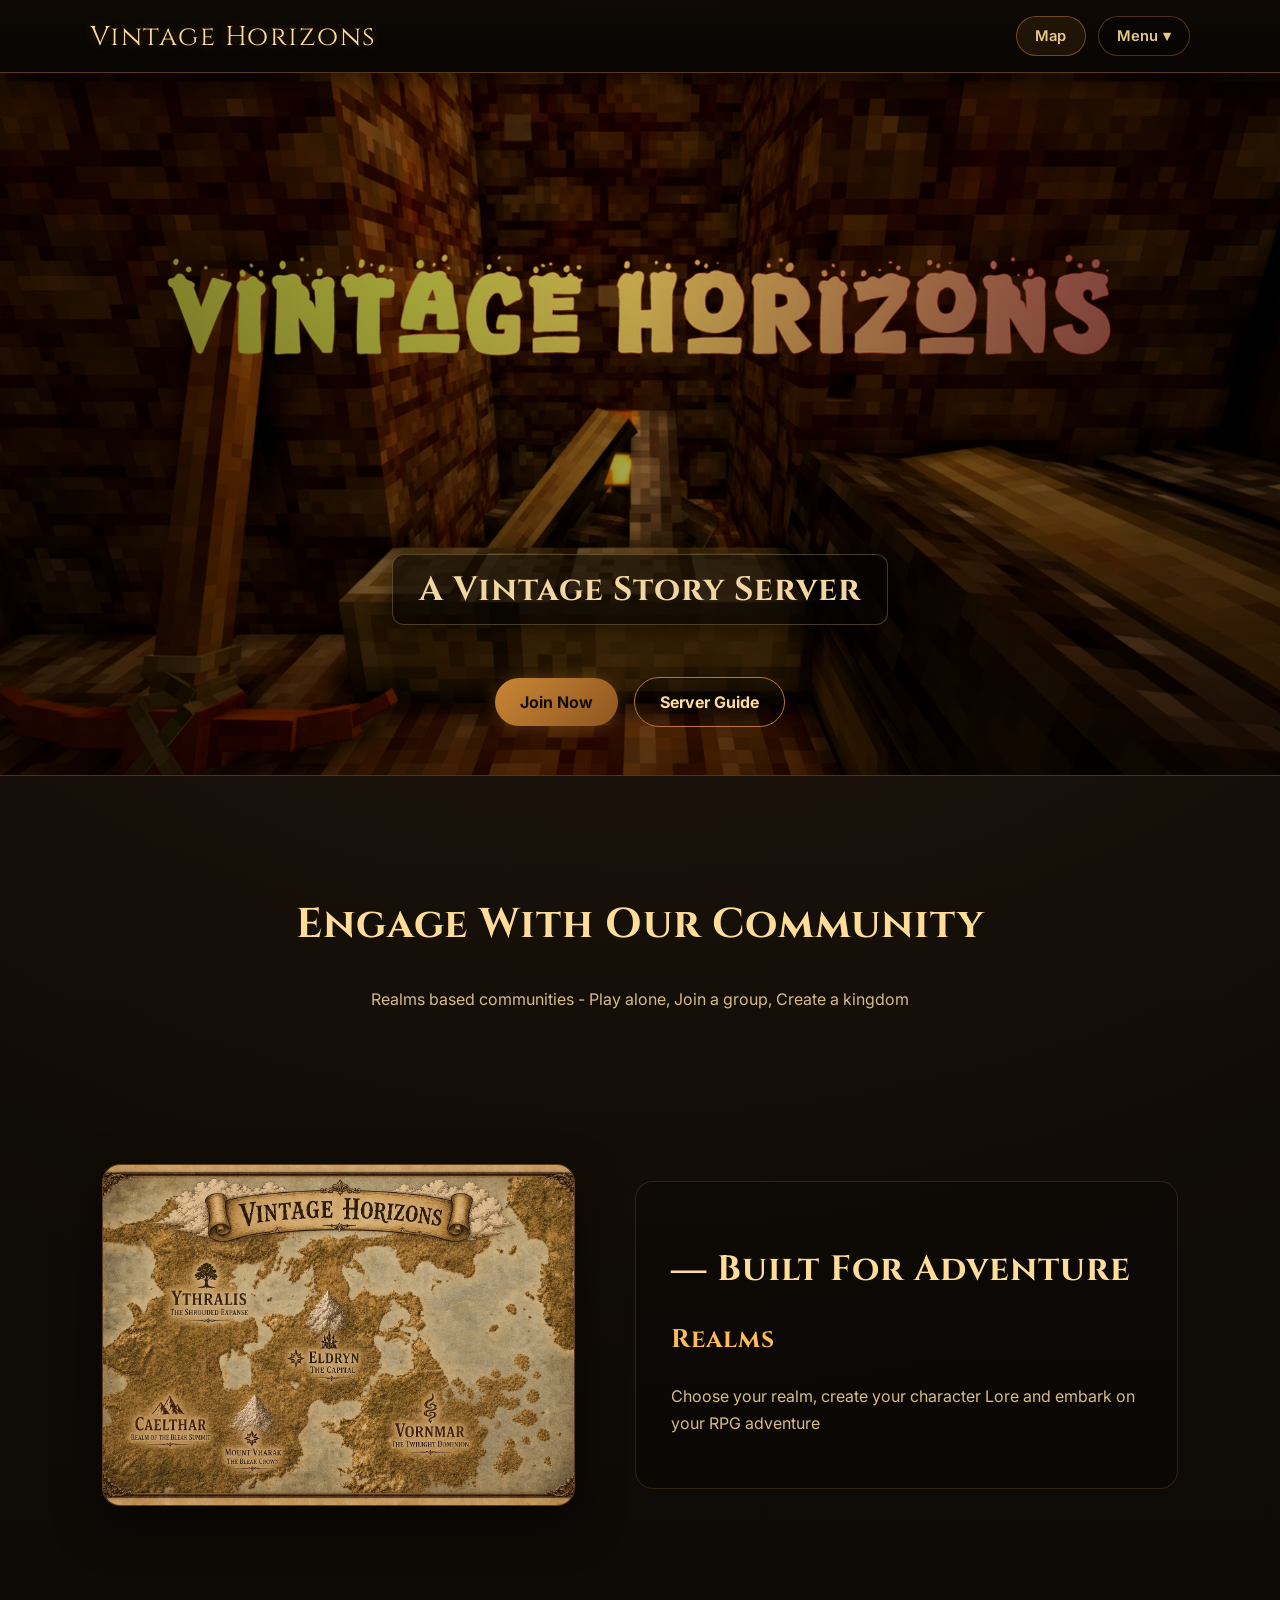
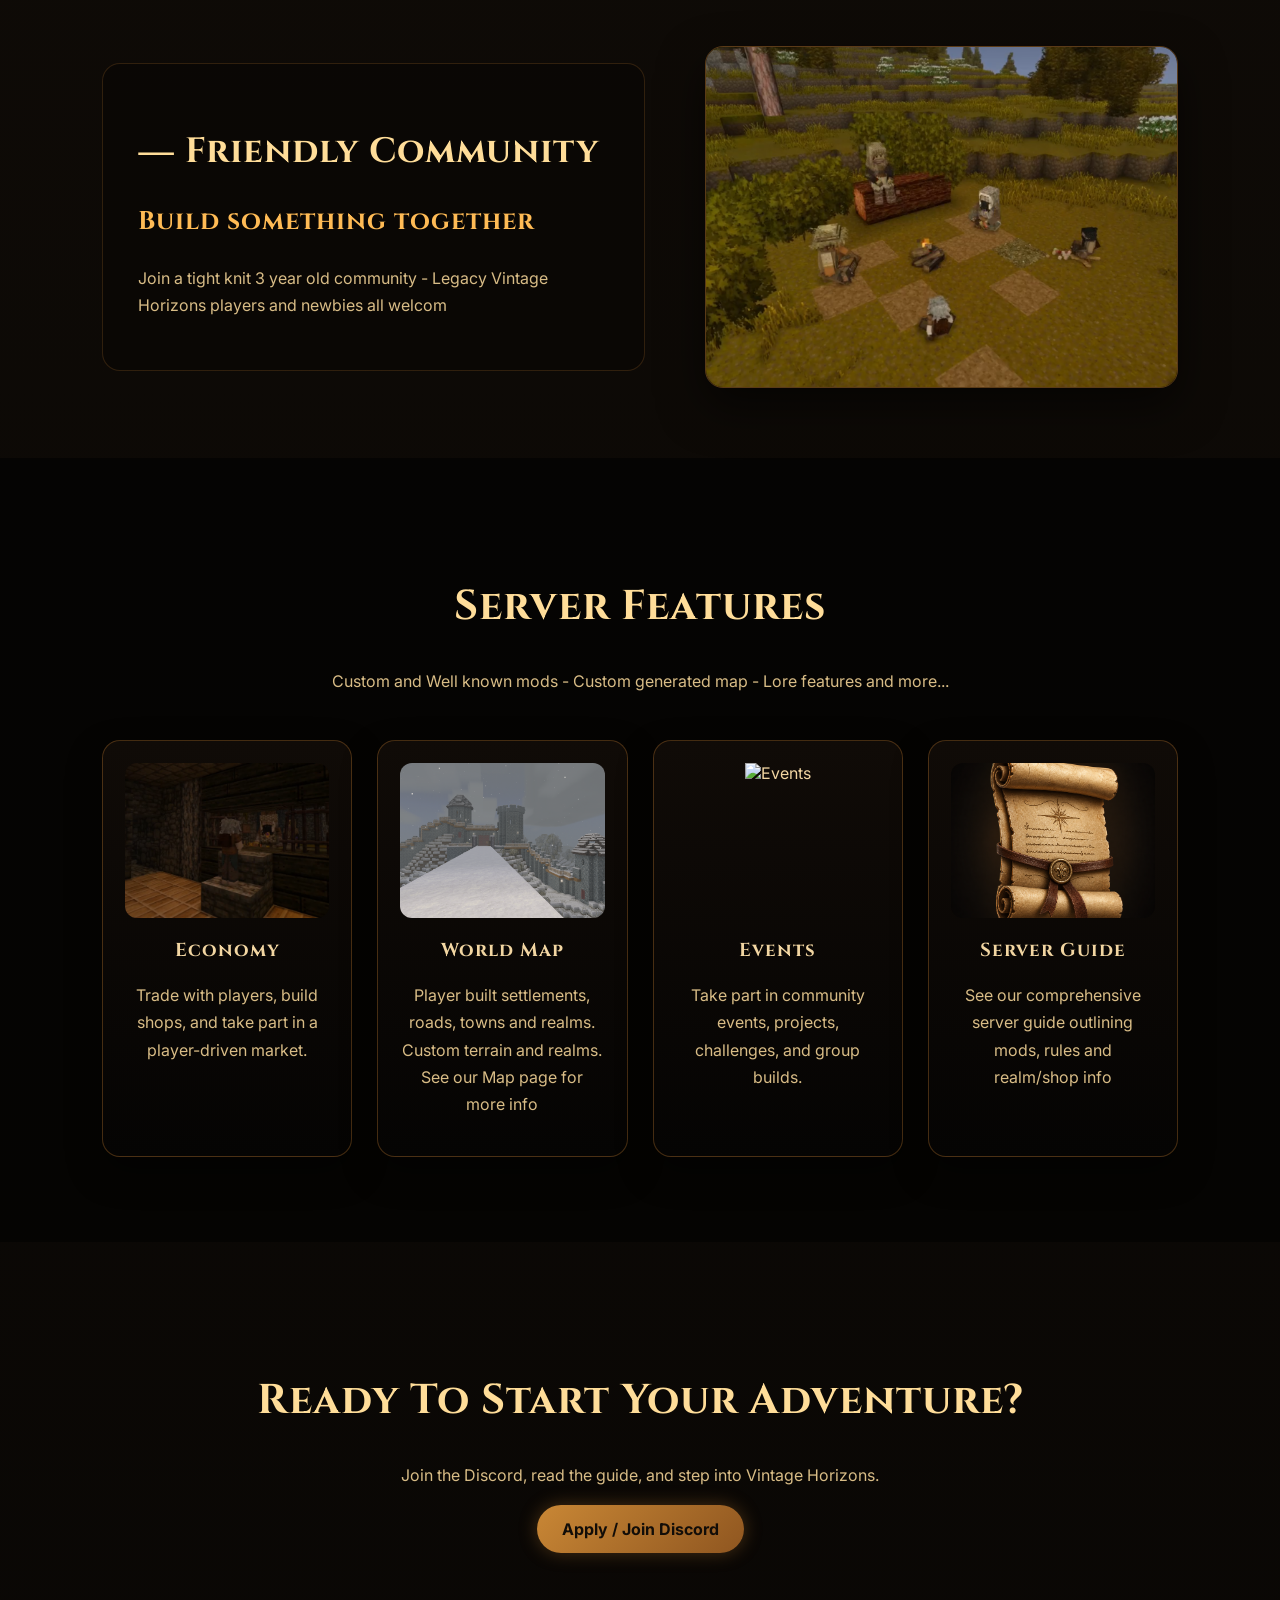
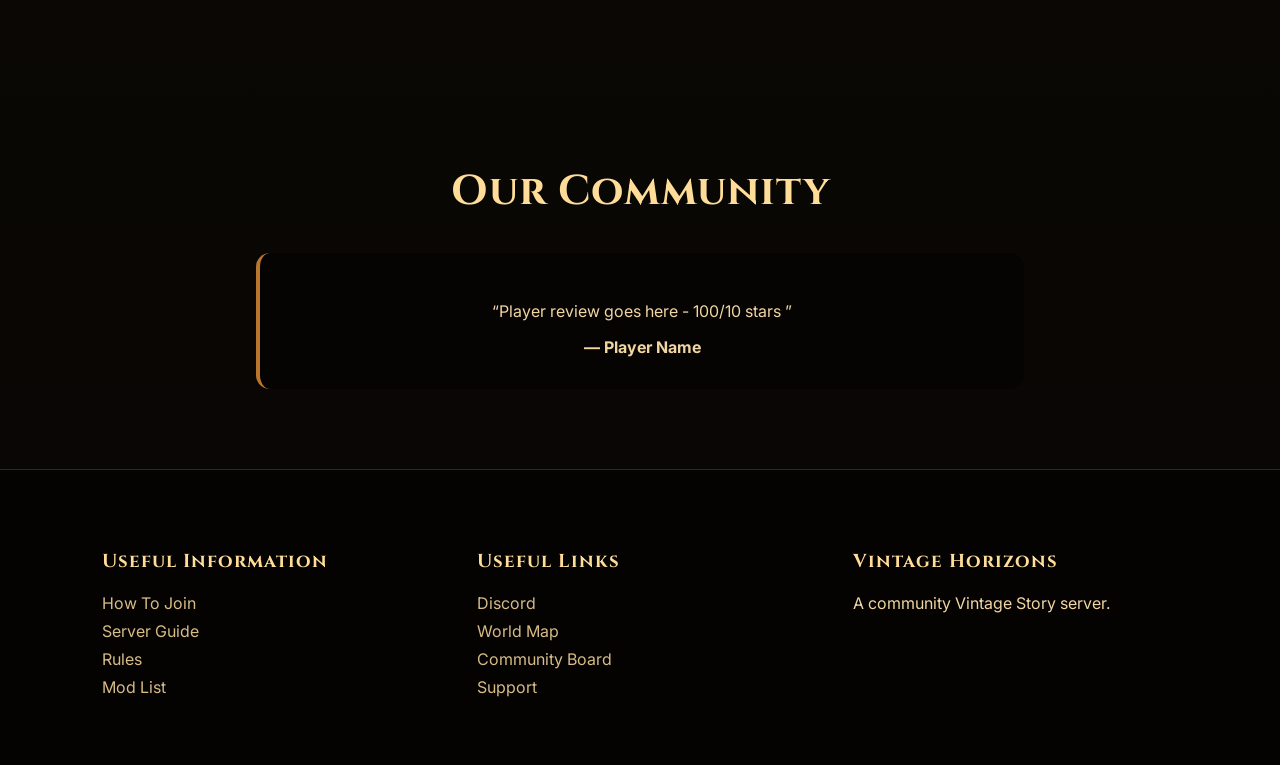
==== commit 4d2ab2f8: "Update index.html" ====
--- a/index.html
+++ b/index.html
@@ -11,23 +11,23 @@
 <body>
 
   <nav class="navbar">
-  <div class="logo">Vintage Horizons</div>
+    <div class="logo">Vintage Horizons</div>
 
-  <div class="nav-links">
-    <a href="map.html" class="map-button">Map</a>
+    <div class="nav-links">
+      <a href="map.html" class="map-button">Map</a>
 
-    <div class="menu-dropdown">
-      <button class="menu-button">Menu ▾</button>
+      <div class="menu-dropdown">
+        <button class="menu-button" type="button">Menu ▾</button>
 
-      <div class="dropdown-content">
-        <a href="#about">Home</a>
-        <a href="#join">Join Us</a>
-        <a href="#guide">Guides</a>
-        <a href="#community">Community</a>
-        <a href="map.html">Map</a>
+        <div class="dropdown-content">
+          <a href="#about">Home</a>
+          <a href="#join">Join Us</a>
+          <a href="#guide">Guides</a>
+          <a href="#community">Community</a>
+          <a href="map.html">Map</a>
+        </div>
       </div>
     </div>
-  </div>
   </nav>
 
   <header class="hero">
@@ -152,5 +152,25 @@
     </div>
   </footer>
 
+  <script>
+    const menu = document.querySelector('.menu-dropdown');
+    const button = document.querySelector('.menu-button');
+
+    button.addEventListener('click', (event) => {
+      event.stopPropagation();
+      menu.classList.toggle('active');
+    });
+
+    document.addEventListener('click', () => {
+      menu.classList.remove('active');
+    });
+
+    document.addEventListener('keydown', (event) => {
+      if (event.key === 'Escape') {
+        menu.classList.remove('active');
+      }
+    });
+  </script>
+
 </body>
 </html>
--- a/styles.css
+++ b/styles.css
@@ -7,7 +7,7 @@
   color: #f2d6a2;
 }
 
-/* NAVBAR (UPDATED) */
+/* NAVBAR */
 .navbar {
   position: sticky;
   top: 0;
@@ -35,33 +35,80 @@
 .nav-links {
   display: flex;
   align-items: center;
-  gap: 8px;
-}
-
-.nav-links a {
+  gap: 12px;
+}
+
+.map-button,
+.menu-button {
   color: #e7c987;
   text-decoration: none;
-  padding: 10px 15px;
+  padding: 10px 18px;
   border-radius: 999px;
   font-size: 0.92rem;
-  font-weight: 500;
+  font-weight: 600;
   letter-spacing: 0.3px;
   transition: 0.25s ease;
 }
 
-.nav-links a:hover {
-  color: #ffdd99;
-  background: rgba(185, 119, 45, 0.16);
-  box-shadow: inset 0 0 0 1px rgba(185, 119, 45, 0.35);
-}
-
-.nav-links a:last-child {
+.map-button {
   border: 1px solid rgba(185, 119, 45, 0.55);
   background: rgba(185, 119, 45, 0.12);
 }
 
-.nav-links a:last-child:hover {
+.map-button:hover {
+  color: #ffdd99;
   background: rgba(185, 119, 45, 0.25);
+}
+
+.menu-dropdown {
+  position: relative;
+}
+
+.menu-button {
+  font-family: 'Inter', Arial, sans-serif;
+  cursor: pointer;
+  border: 1px solid rgba(185, 119, 45, 0.4);
+  background: rgba(0,0,0,0.25);
+}
+
+.menu-button:hover {
+  color: #ffdd99;
+  background: rgba(185, 119, 45, 0.16);
+}
+
+.dropdown-content {
+  display: none;
+  position: absolute;
+  right: 0;
+  top: 48px;
+  min-width: 190px;
+  background: rgba(8, 5, 3, 0.96);
+  border: 1px solid rgba(185, 119, 45, 0.45);
+  border-radius: 14px;
+  box-shadow: 0 15px 35px rgba(0,0,0,0.65);
+  overflow: hidden;
+}
+
+.dropdown-content a {
+  display: block;
+  color: #e7c987;
+  text-decoration: none;
+  padding: 13px 18px;
+  font-size: 0.92rem;
+  border-bottom: 1px solid rgba(185, 119, 45, 0.14);
+}
+
+.dropdown-content a:last-child {
+  border-bottom: none;
+}
+
+.dropdown-content a:hover {
+  color: #ffdd99;
+  background: rgba(185, 119, 45, 0.16);
+}
+
+.menu-dropdown:hover .dropdown-content {
+  display: block;
 }
 
 /* HERO */
@@ -213,6 +260,25 @@
   padding: 35px;
 }
 
+.split-text h2 {
+  font-size: 2.2rem;
+  color: #ffdd99;
+}
+
+.split-text h3 {
+  color: #ffbb55;
+  font-size: 1.6rem;
+}
+
+.split-text p,
+.intro p,
+.section-subtitle,
+.cta p,
+.feature-card p {
+  color: #d8bc86;
+  line-height: 1.7;
+}
+
 /* FEATURES */
 .features {
   padding: 85px 8%;
@@ -284,6 +350,10 @@
   border-top: 1px solid rgba(185, 119, 45, 0.3);
 }
 
+.footer h3 {
+  color: #ffdd99;
+}
+
 .footer a {
   display: block;
   color: #d8bc86;
@@ -295,22 +365,157 @@
   color: #ffbb55;
 }
 
+/* MAP PAGE */
+.map-page {
+  padding: 70px 5%;
+  text-align: center;
+  background-color: #111;
+  min-height: 100vh;
+}
+
+.map-page h1 {
+  font-family: 'Cinzel', serif;
+  color: #ffdd99;
+  font-size: 3rem;
+  margin-bottom: 10px;
+}
+
+.map-intro {
+  color: #f2d6a2;
+  margin-bottom: 35px;
+}
+
+.map-container {
+  position: relative;
+  max-width: 1200px;
+  margin: 0 auto;
+  border: 2px solid #7a5126;
+  border-radius: 16px;
+  overflow: hidden;
+  box-shadow: 0 0 35px rgba(0, 0, 0, 0.8);
+}
+
+.map-container img {
+  width: 100%;
+  display: block;
+}
+
+.map-point {
+  position: absolute;
+  width: 16%;
+  height: 12%;
+  cursor: pointer;
+}
+
+.ythralis {
+  top: 34%;
+  left: 14%;
+}
+
+.caelthar {
+  top: 74%;
+  left: 7%;
+}
+
+.mount-vharak {
+  top: 83%;
+  left: 27%;
+}
+
+.eldryn {
+  top: 55%;
+  left: 41%;
+}
+
+.vornmar {
+  top: 76%;
+  left: 60%;
+}
+
+.tooltip {
+  display: none;
+  position: absolute;
+  bottom: 110%;
+  left: 50%;
+  transform: translateX(-50%);
+  width: 260px;
+  background: rgba(0, 0, 0, 0.88);
+  border: 1px solid #b9772d;
+  border-radius: 12px;
+  padding: 18px;
+  color: #f2d6a2;
+  text-align: left;
+  z-index: 5;
+  box-shadow: 0 0 20px rgba(0,0,0,0.9);
+}
+
+.tooltip h3 {
+  color: #ffdd99;
+  margin: 0 0 8px;
+}
+
+.tooltip p {
+  margin: 0;
+  line-height: 1.5;
+}
+
+.map-point:hover .tooltip {
+  display: block;
+}
+
+.map-point:hover {
+  outline: 1px solid rgba(255, 221, 153, 0.25);
+  border-radius: 12px;
+}
+
 /* MOBILE */
 @media (max-width: 900px) {
   .navbar {
-    flex-direction: column;
     gap: 14px;
     padding: 16px 20px;
   }
 
+  .logo {
+    font-size: 1.35rem;
+  }
+
   .nav-links {
-    flex-wrap: wrap;
-    justify-content: center;
+    gap: 8px;
+  }
+
+  .map-button,
+  .menu-button {
+    padding: 9px 14px;
+    font-size: 0.86rem;
+  }
+
+  .dropdown-content {
+    right: 0;
+    top: 44px;
+  }
+
+  .hero {
+    height: 65vh;
+  }
+
+  .hero-text h3 {
+    font-size: 1.5rem;
   }
 
   .split-section,
   .split-section.reverse {
     flex-direction: column;
+    padding: 50px 6%;
+    gap: 30px;
+  }
+
+  .image-container {
+    width: 100%;
+    height: 280px;
+  }
+
+  .split-text {
+    padding: 26px;
   }
 
   .feature-grid {
@@ -320,4 +525,13 @@
   .footer {
     grid-template-columns: 1fr;
   }
-}
+
+  .map-page h1 {
+    font-size: 2.2rem;
+  }
+
+  .tooltip {
+    width: 220px;
+    font-size: 0.9rem;
+  }
+}
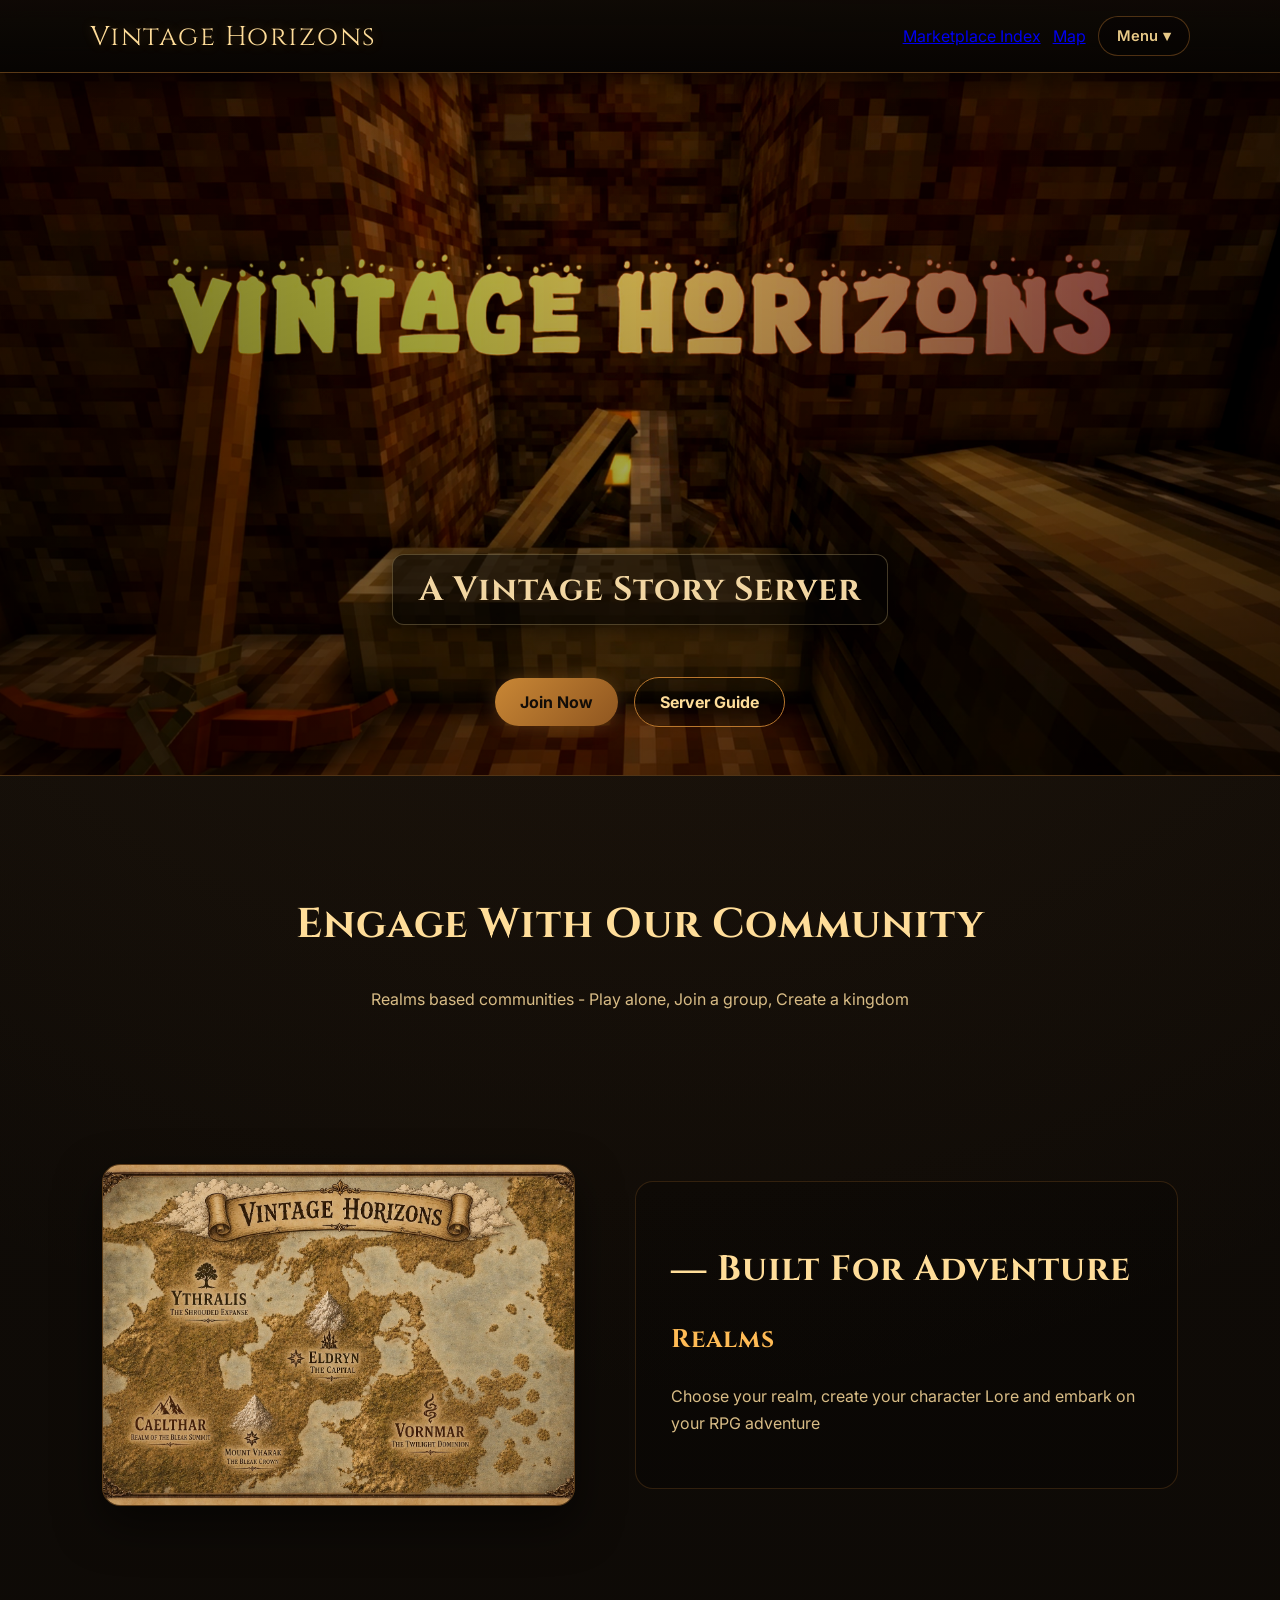
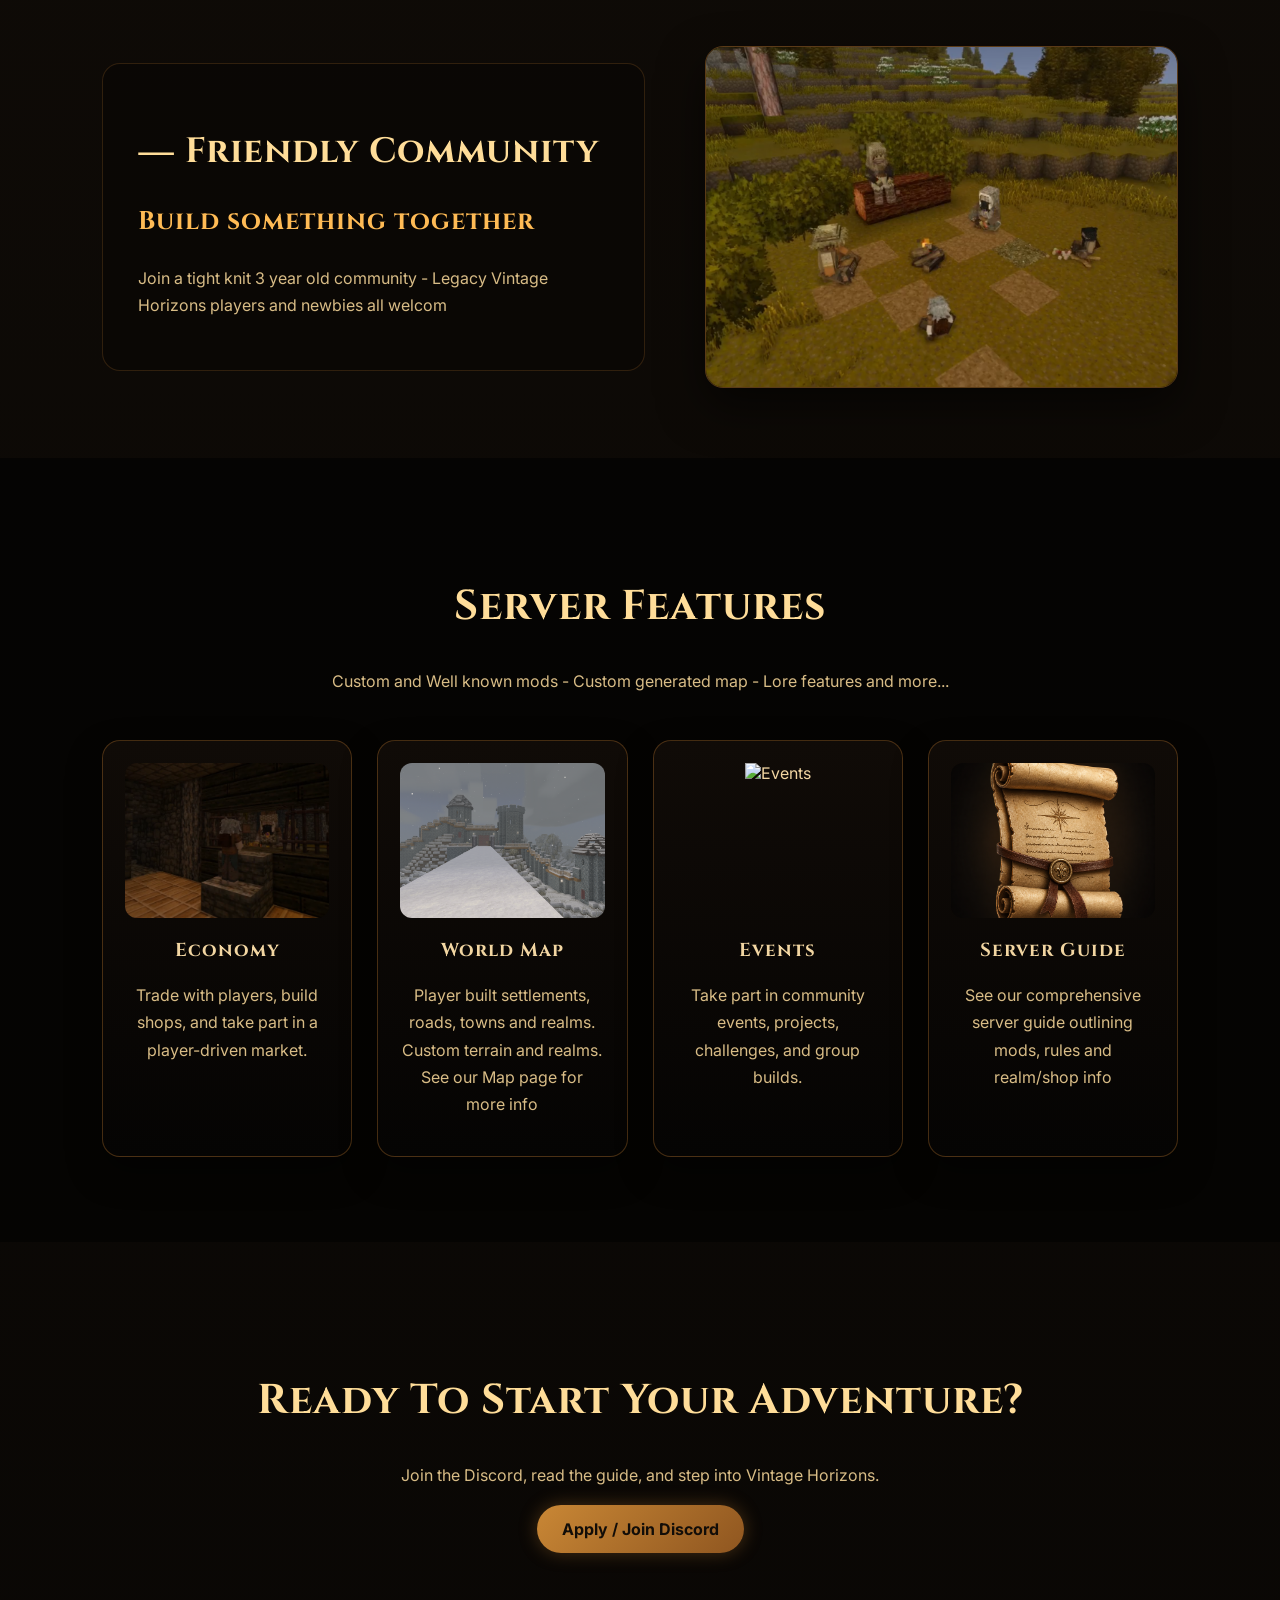
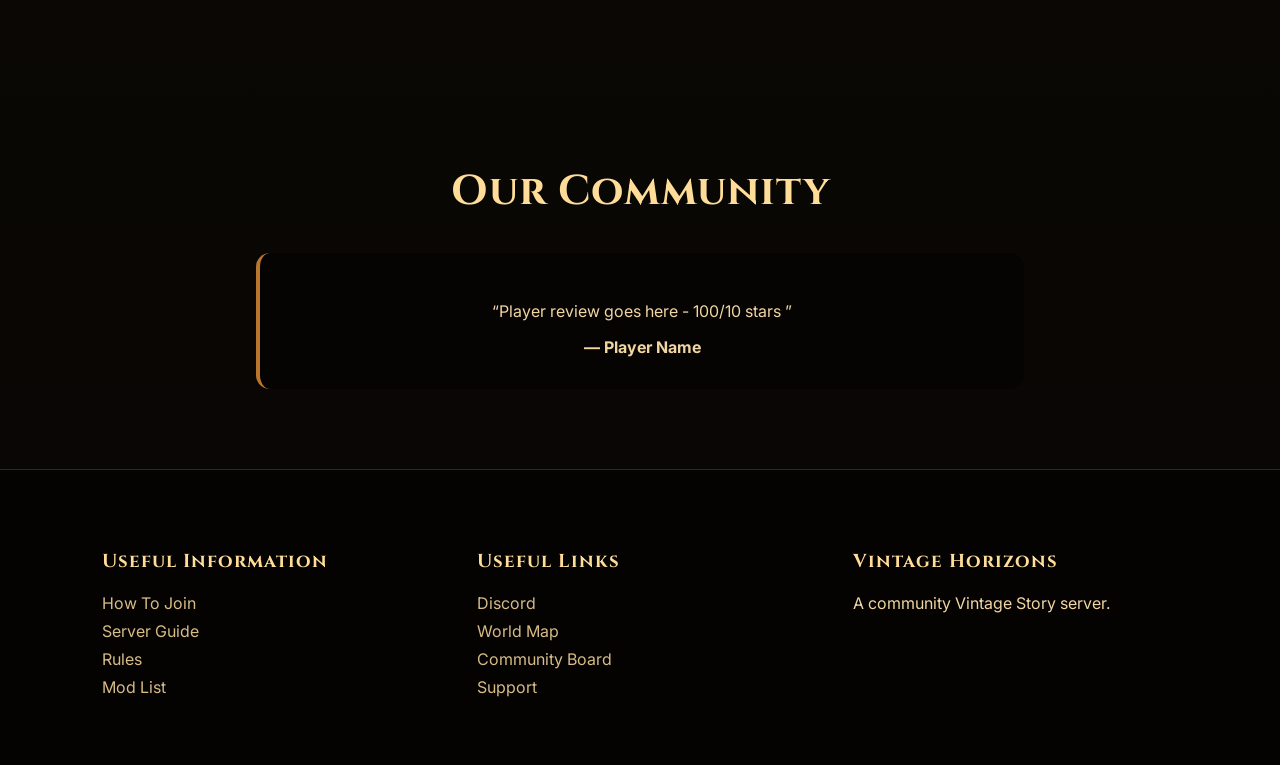
==== commit 421192ec: "Update index.html" ====
--- a/index.html
+++ b/index.html
@@ -4,6 +4,7 @@
   <meta charset="UTF-8">
   <meta name="viewport" content="width=device-width, initial-scale=1.0">
   <title>Vintage Horizons</title>
+
   <link href="https://fonts.googleapis.com/css2?family=Cinzel:wght@500;700&family=Inter:wght@400;500&display=swap" rel="stylesheet">
   <link rel="stylesheet" href="styles.css">
 </head>
@@ -14,7 +15,8 @@
     <div class="logo">Vintage Horizons</div>
 
     <div class="nav-links">
-      <a href="map.html" class="map-button">Map</a>
+      <a href="marketplace.html" class="main-nav-button">Marketplace Index</a>
+      <a href="map.html" class="main-nav-button">Map</a>
 
       <div class="menu-dropdown">
         <button class="menu-button" type="button">Menu ▾</button>
@@ -24,6 +26,7 @@
           <a href="#join">Join Us</a>
           <a href="#guide">Guides</a>
           <a href="#community">Community</a>
+          <a href="marketplace.html">Marketplace Index</a>
           <a href="map.html">Map</a>
         </div>
       </div>
@@ -153,22 +156,28 @@
   </footer>
 
   <script>
-    const menu = document.querySelector('.menu-dropdown');
-    const button = document.querySelector('.menu-button');
+    document.addEventListener("DOMContentLoaded", () => {
+      const menu = document.querySelector(".menu-dropdown");
+      const button = document.querySelector(".menu-button");
 
-    button.addEventListener('click', (event) => {
-      event.stopPropagation();
-      menu.classList.toggle('active');
-    });
+      button.addEventListener("click", (event) => {
+        event.stopPropagation();
+        menu.classList.toggle("active");
+      });
 
-    document.addEventListener('click', () => {
-      menu.classList.remove('active');
-    });
+      menu.addEventListener("click", (event) => {
+        event.stopPropagation();
+      });
 
-    document.addEventListener('keydown', (event) => {
-      if (event.key === 'Escape') {
-        menu.classList.remove('active');
-      }
+      document.addEventListener("click", () => {
+        menu.classList.remove("active");
+      });
+
+      document.addEventListener("keydown", (event) => {
+        if (event.key === "Escape") {
+          menu.classList.remove("active");
+        }
+      });
     });
   </script>
 
--- a/styles.css
+++ b/styles.css
@@ -76,17 +76,32 @@
   background: rgba(185, 119, 45, 0.16);
 }
 
+.menu-button:active {
+  transform: scale(0.96);
+}
+
 .dropdown-content {
-  display: none;
   position: absolute;
   right: 0;
-  top: 48px;
+  top: 100%;
+  margin-top: 8px;
   min-width: 190px;
   background: rgba(8, 5, 3, 0.96);
   border: 1px solid rgba(185, 119, 45, 0.45);
   border-radius: 14px;
   box-shadow: 0 15px 35px rgba(0,0,0,0.65);
   overflow: hidden;
+
+  opacity: 0;
+  transform: translateY(10px);
+  pointer-events: none;
+  transition: 0.2s ease;
+}
+
+.menu-dropdown.active .dropdown-content {
+  opacity: 1;
+  transform: translateY(0);
+  pointer-events: auto;
 }
 
 .dropdown-content a {
@@ -105,10 +120,6 @@
 .dropdown-content a:hover {
   color: #ffdd99;
   background: rgba(185, 119, 45, 0.16);
-}
-
-.menu-dropdown:hover .dropdown-content {
-  display: block;
 }
 
 /* HERO */
@@ -491,7 +502,7 @@
 
   .dropdown-content {
     right: 0;
-    top: 44px;
+    top: 100%;
   }
 
   .hero {
